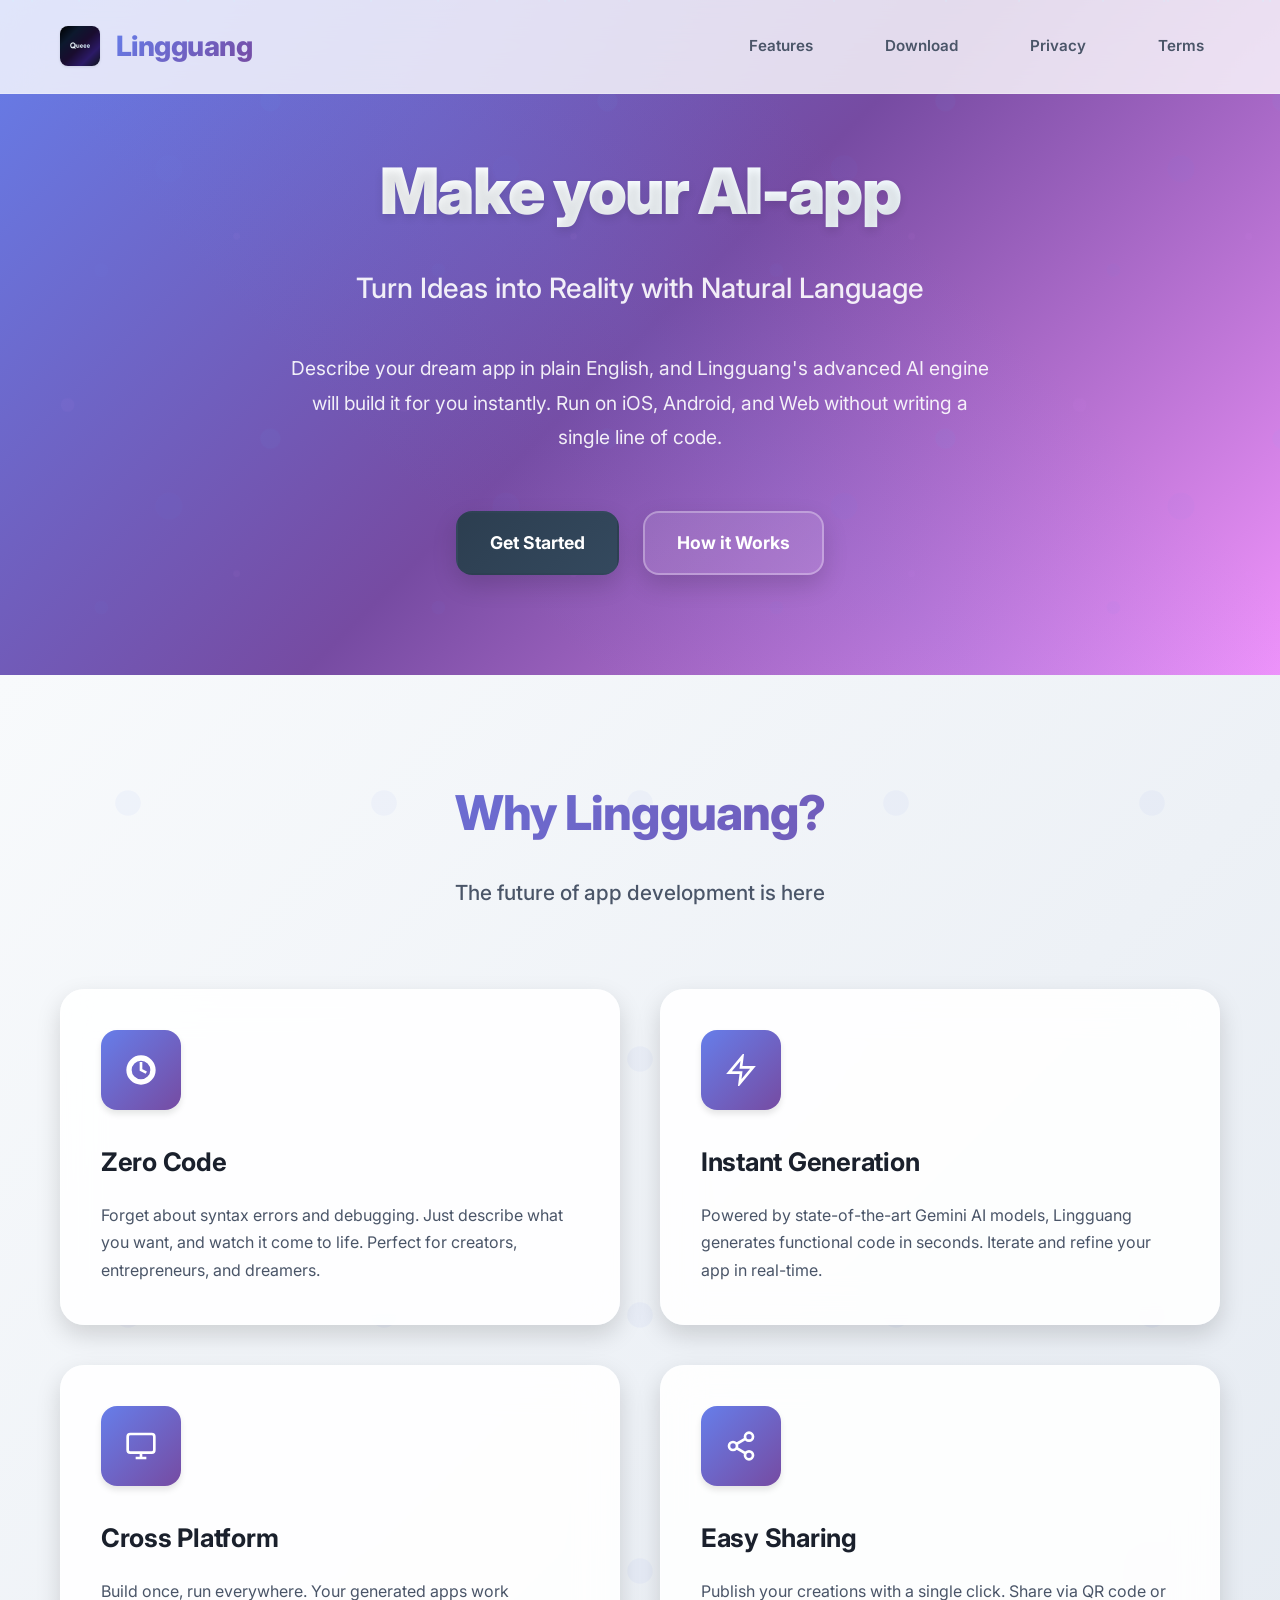
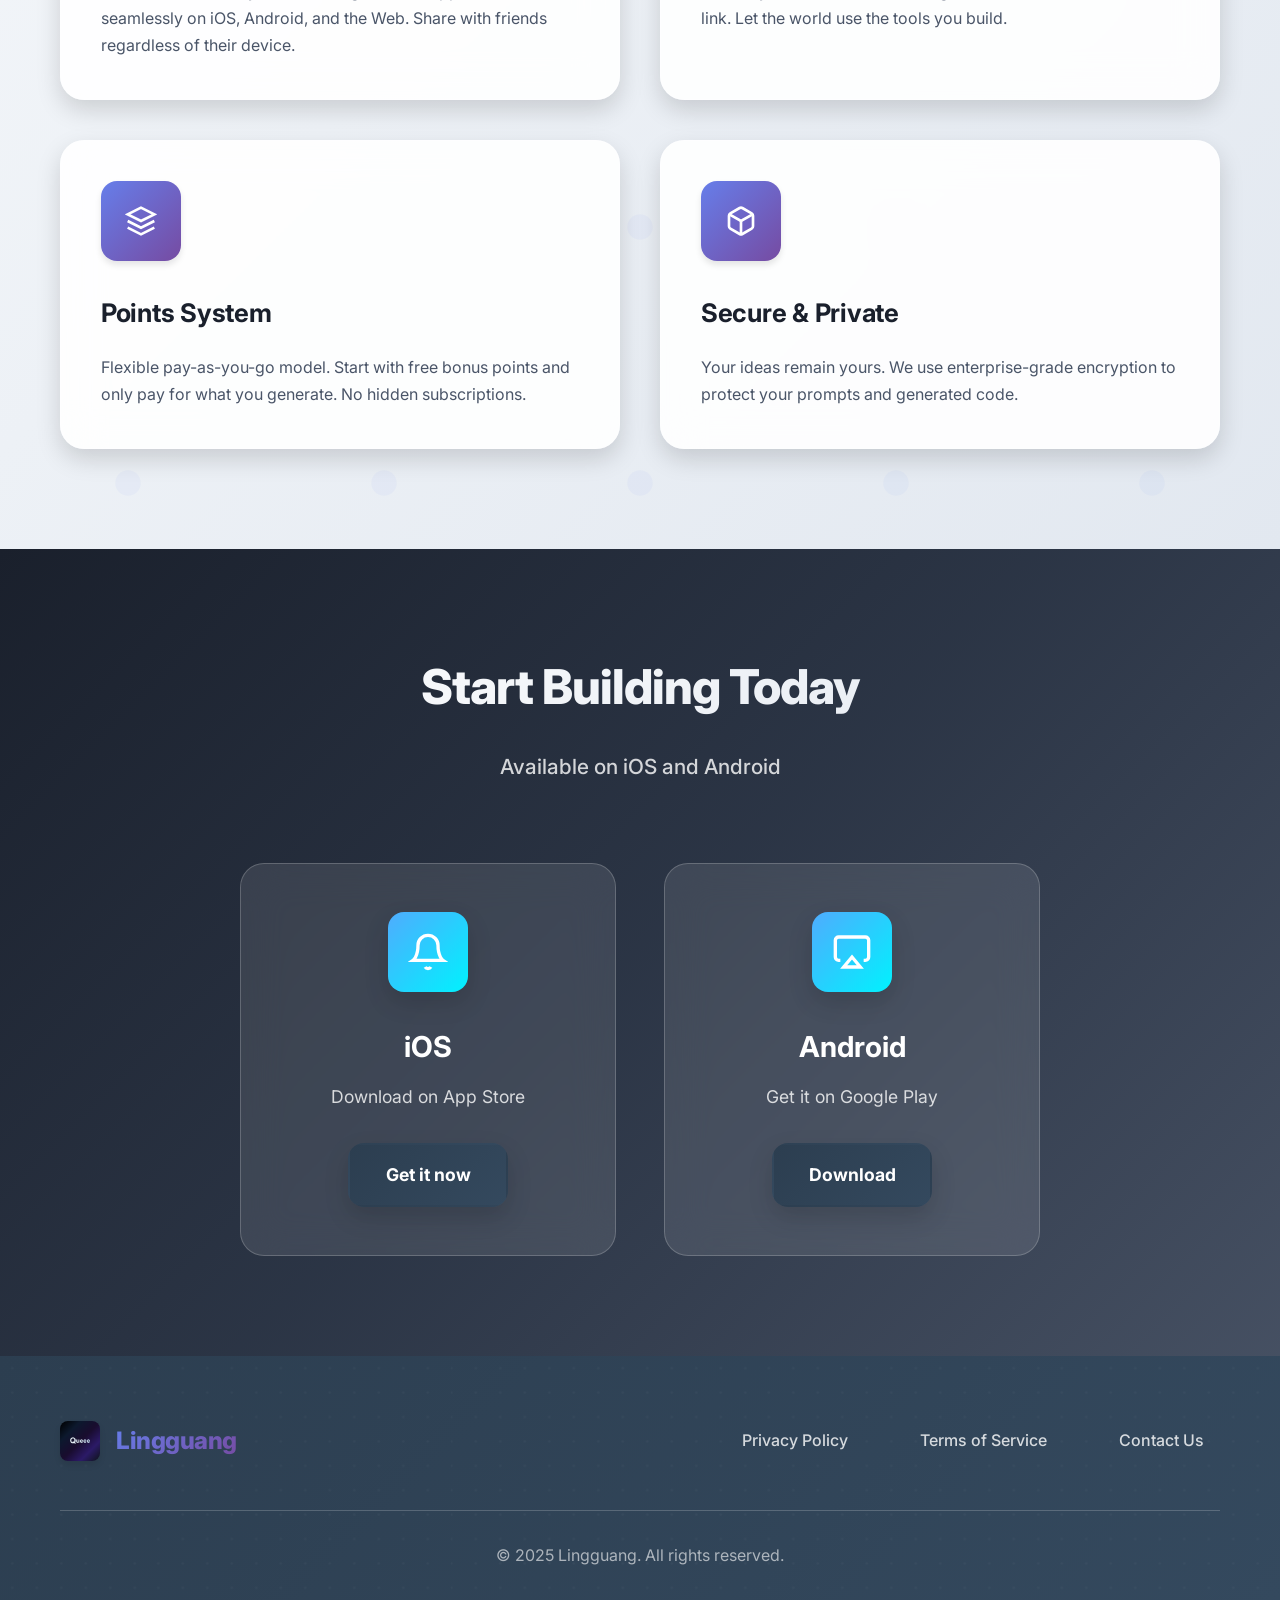
==== index.html @ 13939db3 "Initial official website content for Not Gone Today. Made-with: Cursor" ====
<!DOCTYPE html>
<html lang="en">
<head>
    <meta charset="UTF-8">
    <meta name="viewport" content="width=device-width, initial-scale=1.0">
    <title>Lingguang - Make your AI-app</title>
    <meta name="description" content="Lingguang - Turn your natural language descriptions into functional apps instantly with AI. No coding required.">
    <meta name="keywords" content="AI app generator, no-code, natural language programming, Lingguang, app builder">
    <link rel="preconnect" href="https://fonts.googleapis.com">
    <link rel="preconnect" href="https://fonts.gstatic.com" crossorigin>
    <link href="https://fonts.googleapis.com/css2?family=Inter:wght@400;500;600;700;800;900&display=swap" rel="stylesheet">
    <link rel="stylesheet" href="styles.css">
    <link rel="icon" type="image/png" href="assets/icon/app_icon.png">
</head>
<body>
    <!-- Navigation -->
    <nav class="navbar">
        <div class="nav-container">
            <div class="nav-logo">
                <img src="assets/icon/app_icon.png" alt="Lingguang" class="logo-img">
                <span class="logo-text">Lingguang</span>
            </div>
            <div class="nav-menu">
                <a href="#features" class="nav-link">Features</a>
                <a href="#download" class="nav-link">Download</a>
                <a href="privacy.html" class="nav-link">Privacy</a>
                <a href="terms.html" class="nav-link">Terms</a>
            </div>
        </div>
    </nav>

    <!-- Hero Section -->
    <section class="hero">
        <div class="hero-container">
            <h1 class="hero-title">Make your AI-app</h1>
            <p class="hero-subtitle">Turn Ideas into Reality with Natural Language</p>
            <p class="hero-description">
                Describe your dream app in plain English, and Lingguang's advanced AI engine will build it for you instantly.
                Run on iOS, Android, and Web without writing a single line of code.
            </p>
            <div class="hero-buttons">
                <a href="#download" class="btn btn-primary">Get Started</a>
                <a href="#features" class="btn btn-secondary">How it Works</a>
            </div>
        </div>
    </section>

    <!-- Features Section -->
    <section id="features" class="features">
        <div class="container">
            <h2 class="section-title">Why Lingguang?</h2>
            <p class="section-subtitle">The future of app development is here</p>
            
            <div class="features-grid">
                <div class="feature-card">
                    <div class="feature-icon">
                        <svg width="32" height="32" viewBox="0 0 24 24" fill="none" stroke="currentColor" stroke-width="2">
                            <path d="M12 2a10 10 0 1 0 10 10A10 10 0 0 0 12 2zm0 18a8 8 0 1 1 8-8 8 8 0 0 1-8 8z"/>
                            <path d="M12 6v6l4 2"/>
                        </svg>
                    </div>
                    <h3 class="feature-title">Zero Code</h3>
                    <p class="feature-description">
                        Forget about syntax errors and debugging. Just describe what you want, and watch it come to life. Perfect for creators, entrepreneurs, and dreamers.
                    </p>
                </div>

                <div class="feature-card">
                    <div class="feature-icon">
                        <svg width="32" height="32" viewBox="0 0 24 24" fill="none" stroke="currentColor" stroke-width="2">
                            <polygon points="13 2 3 14 12 14 11 22 21 10 12 10 13 2"/>
                        </svg>
                    </div>
                    <h3 class="feature-title">Instant Generation</h3>
                    <p class="feature-description">
                        Powered by state-of-the-art Gemini AI models, Lingguang generates functional code in seconds. Iterate and refine your app in real-time.
                    </p>
                </div>

                <div class="feature-card">
                    <div class="feature-icon">
                        <svg width="32" height="32" viewBox="0 0 24 24" fill="none" stroke="currentColor" stroke-width="2">
                            <rect x="2" y="3" width="20" height="14" rx="2" ry="2"/>
                            <line x1="8" y1="21" x2="16" y2="21"/>
                            <line x1="12" y1="17" x2="12" y2="21"/>
                        </svg>
                    </div>
                    <h3 class="feature-title">Cross Platform</h3>
                    <p class="feature-description">
                        Build once, run everywhere. Your generated apps work seamlessly on iOS, Android, and the Web. Share with friends regardless of their device.
                    </p>
                </div>

                <div class="feature-card">
                    <div class="feature-icon">
                        <svg width="32" height="32" viewBox="0 0 24 24" fill="none" stroke="currentColor" stroke-width="2">
                            <circle cx="18" cy="5" r="3"/>
                            <circle cx="6" cy="12" r="3"/>
                            <circle cx="18" cy="19" r="3"/>
                            <line x1="8.59" y1="13.51" x2="15.42" y2="17.49"/>
                            <line x1="15.41" y1="6.51" x2="8.59" y2="10.49"/>
                        </svg>
                    </div>
                    <h3 class="feature-title">Easy Sharing</h3>
                    <p class="feature-description">
                        Publish your creations with a single click. Share via QR code or link. Let the world use the tools you build.
                    </p>
                </div>

                <div class="feature-card">
                    <div class="feature-icon">
                        <svg width="32" height="32" viewBox="0 0 24 24" fill="none" stroke="currentColor" stroke-width="2">
                            <path d="M12 2L2 7l10 5 10-5-10-5zM2 17l10 5 10-5M2 12l10 5 10-5"/>
                        </svg>
                    </div>
                    <h3 class="feature-title">Points System</h3>
                    <p class="feature-description">
                        Flexible pay-as-you-go model. Start with free bonus points and only pay for what you generate. No hidden subscriptions.
                    </p>
                </div>

                <div class="feature-card">
                    <div class="feature-icon">
                        <svg width="32" height="32" viewBox="0 0 24 24" fill="none" stroke="currentColor" stroke-width="2">
                            <path d="M21 16V8a2 2 0 0 0-1-1.73l-7-4a2 2 0 0 0-2 0l-7 4A2 2 0 0 0 3 8v8a2 2 0 0 0 1 1.73l7 4a2 2 0 0 0 2 0l7-4A2 2 0 0 0 21 16z"/>
                            <polyline points="3.27 6.96 12 12.01 20.73 6.96"/>
                            <line x1="12" y1="22.08" x2="12" y2="12"/>
                        </svg>
                    </div>
                    <h3 class="feature-title">Secure & Private</h3>
                    <p class="feature-description">
                        Your ideas remain yours. We use enterprise-grade encryption to protect your prompts and generated code.
                    </p>
                </div>
            </div>
        </div>
    </section>

    <!-- Download Section -->
    <section id="download" class="download">
        <div class="container">
            <h2 class="section-title">Start Building Today</h2>
            <p class="section-subtitle">Available on iOS and Android</p>
            
            <div class="download-grid">
                <a href="#" class="download-card" style="text-decoration: none;">
                    <div class="download-icon">
                        <svg width="40" height="40" viewBox="0 0 24 24" fill="none" stroke="currentColor" stroke-width="2">
                            <path d="M18 8A6 6 0 0 0 6 8c0 7-3 9-3 9h18s-3-2-3-9"/>
                            <path d="M13.73 21a2 2 0 0 1-3.46 0"/>
                        </svg>
                    </div>
                    <h3>iOS</h3>
                    <p>Download on App Store</p>
                    <span class="btn btn-primary">Get it now</span>
                </a>

                <a href="#" class="download-card" style="text-decoration: none;">
                    <div class="download-icon">
                        <svg width="40" height="40" viewBox="0 0 24 24" fill="none" stroke="currentColor" stroke-width="2">
                            <path d="M5 17H4a2 2 0 0 1-2-2V5a2 2 0 0 1 2-2h16a2 2 0 0 1 2 2v10a2 2 0 0 1-2 2h-1"/>
                            <polygon points="12 15 17 21 7 21 12 15"/>
                        </svg>
                    </div>
                    <h3>Android</h3>
                    <p>Get it on Google Play</p>
                    <span class="btn btn-primary">Download</span>
                </a>
            </div>
        </div>
    </section>

    <!-- Footer -->
    <footer class="footer">
        <div class="container">
            <div class="footer-content">
                <div class="footer-logo">
                    <img src="assets/icon/app_icon.png" alt="Lingguang" class="logo-img">
                    <span class="logo-text">Lingguang</span>
                </div>
                <div class="footer-links">
                    <a href="privacy.html">Privacy Policy</a>
                    <a href="terms.html">Terms of Service</a>
                    <a href="mailto:xiongsl2013@gmail.com">Contact Us</a>
                </div>
            </div>
            <div class="footer-bottom">
                <p>&copy; 2025 Lingguang. All rights reserved.</p>
            </div>
        </div>
    </footer>

    <script src="script.js"></script>
</body>
</html>
---- styles.css ----
/* 全局样式重置 */
* {
    margin: 0;
    padding: 0;
    box-sizing: border-box;
}

:root {
    /* 现代化配色方案 */
    --primary-gradient: linear-gradient(135deg, #667eea 0%, #764ba2 100%);
    --secondary-gradient: linear-gradient(135deg, #f093fb 0%, #f5576c 100%);
    --accent-gradient: linear-gradient(135deg, #4facfe 0%, #00f2fe 100%);
    --dark-gradient: linear-gradient(135deg, #2c3e50 0%, #34495e 100%);
    --glass-bg: rgba(255, 255, 255, 0.1);
    --glass-border: rgba(255, 255, 255, 0.2);
    --text-primary: #1a202c;
    --text-secondary: #4a5568;
    --text-muted: #718096;
    --bg-primary: #ffffff;
    --bg-secondary: #f7fafc;
    --bg-dark: #1a202c;
    --shadow-sm: 0 1px 3px rgba(0, 0, 0, 0.1);
    --shadow-md: 0 4px 6px rgba(0, 0, 0, 0.1);
    --shadow-lg: 0 10px 25px rgba(0, 0, 0, 0.15);
    --shadow-xl: 0 20px 40px rgba(0, 0, 0, 0.2);
    --border-radius: 16px;
    --border-radius-sm: 8px;
    --border-radius-lg: 24px;
}

body {
    font-family: 'Inter', -apple-system, BlinkMacSystemFont, 'Segoe UI', 'Roboto', 'Oxygen', 'Ubuntu', 'Cantarell', sans-serif;
    line-height: 1.6;
    color: var(--text-primary);
    background: var(--bg-primary);
    overflow-x: hidden;
}

.container {
    max-width: 1200px;
    margin: 0 auto;
    padding: 0 20px;
}

/* 导航栏样式 */
.navbar {
    position: fixed;
    top: 0;
    left: 0;
    right: 0;
    background: rgba(255, 255, 255, 0.8);
    backdrop-filter: blur(20px);
    -webkit-backdrop-filter: blur(20px);
    border-bottom: 1px solid rgba(255, 255, 255, 0.2);
    z-index: 1000;
    padding: 1.5rem 0;
    transition: all 0.3s ease;
}

.navbar.scrolled {
    background: rgba(255, 255, 255, 0.95);
    box-shadow: var(--shadow-md);
    padding: 1rem 0;
}

.nav-container {
    max-width: 1200px;
    margin: 0 auto;
    padding: 0 20px;
    display: flex;
    justify-content: space-between;
    align-items: center;
}

.nav-logo {
    display: flex;
    align-items: center;
    gap: 16px;
    transition: transform 0.3s ease;
}

.nav-logo:hover {
    transform: scale(1.05);
}

.logo-img {
    width: 40px;
    height: 40px;
    border-radius: var(--border-radius-sm);
    box-shadow: var(--shadow-sm);
    transition: all 0.3s ease;
}

.logo-img:hover {
    box-shadow: var(--shadow-md);
    transform: rotate(5deg);
}

.logo-text {
    font-size: 1.75rem;
    font-weight: 800;
    background: var(--primary-gradient);
    -webkit-background-clip: text;
    -webkit-text-fill-color: transparent;
    background-clip: text;
    letter-spacing: -0.02em;
}

.nav-menu {
    display: flex;
    gap: 2.5rem;
    align-items: center;
}

.nav-link {
    text-decoration: none;
    color: var(--text-secondary);
    font-weight: 600;
    font-size: 0.95rem;
    position: relative;
    transition: all 0.3s ease;
    padding: 0.5rem 1rem;
    border-radius: var(--border-radius-sm);
}

.nav-link:hover {
    color: var(--text-primary);
    background: rgba(102, 126, 234, 0.1);
    transform: translateY(-2px);
}

.nav-link::after {
    content: '';
    position: absolute;
    bottom: -2px;
    left: 50%;
    width: 0;
    height: 2px;
    background: var(--primary-gradient);
    transition: all 0.3s ease;
    transform: translateX(-50%);
}

.nav-link:hover::after {
    width: 80%;
}

/* 英雄区域样式 */
.hero {
    padding: 140px 0 100px;
    text-align: center;
    background: linear-gradient(135deg, #667eea 0%, #764ba2 50%, #f093fb 100%);
    color: white;
    position: relative;
    overflow: hidden;
}

.hero::before {
    content: '';
    position: absolute;
    top: 0;
    left: 0;
    right: 0;
    bottom: 0;
    background: url('data:image/svg+xml,<svg xmlns="http://www.w3.org/2000/svg" viewBox="0 0 100 100"><defs><pattern id="ai-pattern" width="50" height="50" patternUnits="userSpaceOnUse"><circle cx="25" cy="25" r="2" fill="rgba(102,126,234,0.1)"/><circle cx="10" cy="10" r="1" fill="rgba(240,147,251,0.1)"/><circle cx="40" cy="15" r="1.5" fill="rgba(79,172,254,0.1)"/><circle cx="15" cy="40" r="1" fill="rgba(102,126,234,0.1)"/><circle cx="35" cy="35" r="0.5" fill="rgba(240,147,251,0.1)"/></pattern></defs><rect width="100" height="100" fill="url(%23ai-pattern)"/></svg>');
    opacity: 0.4;
    animation: neuralNetwork 15s ease-in-out infinite;
}

.hero::after {
    content: '';
    position: absolute;
    top: 0;
    left: 0;
    right: 0;
    bottom: 0;
    background: linear-gradient(45deg, transparent 30%, rgba(102, 126, 234, 0.1) 50%, transparent 70%);
    animation: dataFlow 8s ease-in-out infinite;
    pointer-events: none;
}

@keyframes float {
    0%, 100% { transform: translateY(0px) rotate(0deg); }
    50% { transform: translateY(-20px) rotate(1deg); }
}

.hero-container {
    max-width: 900px;
    margin: 0 auto;
    padding: 0 20px;
    position: relative;
    z-index: 2;
}

.hero-title {
    font-size: 4rem;
    font-weight: 900;
    margin-bottom: 1.5rem;
    letter-spacing: -0.03em;
    background: linear-gradient(135deg, #ffffff 0%, #f0f9ff 100%);
    -webkit-background-clip: text;
    -webkit-text-fill-color: transparent;
    background-clip: text;
    text-shadow: 0 4px 8px rgba(0, 0, 0, 0.1);
    animation: fadeInUp 1s ease-out;
}

.hero-subtitle {
    font-size: 1.75rem;
    font-weight: 500;
    margin-bottom: 2.5rem;
    opacity: 0.95;
    color: rgba(255, 255, 255, 0.9);
    animation: fadeInUp 1s ease-out 0.2s both;
}

.hero-description {
    font-size: 1.2rem;
    line-height: 1.8;
    margin-bottom: 3.5rem;
    opacity: 0.85;
    max-width: 700px;
    margin-left: auto;
    margin-right: auto;
    color: rgba(255, 255, 255, 0.9);
    animation: fadeInUp 1s ease-out 0.4s both;
}

.hero-buttons {
    display: flex;
    gap: 1.5rem;
    justify-content: center;
    flex-wrap: wrap;
    animation: fadeInUp 1s ease-out 0.6s both;
}

/* 按钮样式 */
.btn {
    display: inline-flex;
    align-items: center;
    justify-content: center;
    padding: 16px 32px;
    border-radius: var(--border-radius);
    text-decoration: none;
    font-weight: 700;
    font-size: 1.1rem;
    transition: all 0.4s cubic-bezier(0.4, 0, 0.2, 1);
    border: none;
    cursor: pointer;
    position: relative;
    overflow: hidden;
    min-width: 160px;
    box-shadow: var(--shadow-lg);
}

.btn::before {
    content: '';
    position: absolute;
    top: 0;
    left: -100%;
    width: 100%;
    height: 100%;
    background: linear-gradient(90deg, transparent, rgba(255, 255, 255, 0.3), transparent);
    transition: left 0.6s ease;
}

.btn::after {
    content: '';
    position: absolute;
    top: 0;
    left: 0;
    right: 0;
    bottom: 0;
    background: linear-gradient(135deg, rgba(102, 126, 234, 0.1), rgba(240, 147, 251, 0.1));
    opacity: 0;
    transition: opacity 0.3s ease;
    border-radius: var(--border-radius);
}

.btn:hover::before {
    left: 100%;
}

.btn:hover::after {
    opacity: 1;
}

.btn-primary {
    background: var(--dark-gradient);
    color: white;
    border: 2px solid transparent;
}

.btn-primary:hover {
    transform: translateY(-4px) scale(1.02);
    box-shadow: var(--shadow-xl);
    background: linear-gradient(135deg, #1a202c 0%, #2d3748 100%);
}

.btn-secondary {
    background: rgba(255, 255, 255, 0.1);
    color: white;
    border: 2px solid rgba(255, 255, 255, 0.3);
    backdrop-filter: blur(10px);
}

.btn-secondary:hover {
    background: rgba(255, 255, 255, 0.2);
    border-color: rgba(255, 255, 255, 0.6);
    transform: translateY(-4px) scale(1.02);
    box-shadow: var(--shadow-xl);
}

/* 功能特性区域 */
.features {
    padding: 100px 0;
    background: linear-gradient(135deg, #f8fafc 0%, #e2e8f0 100%);
    position: relative;
}

.features::before {
    content: '';
    position: absolute;
    top: 0;
    left: 0;
    right: 0;
    bottom: 0;
    background: url('data:image/svg+xml,<svg xmlns="http://www.w3.org/2000/svg" viewBox="0 0 100 100"><defs><pattern id="dots" width="20" height="20" patternUnits="userSpaceOnUse"><circle cx="10" cy="10" r="1" fill="rgba(102,126,234,0.1)"/></pattern></defs><rect width="100" height="100" fill="url(%23dots)"/></svg>');
    opacity: 0.5;
}

.section-title {
    font-size: 3rem;
    font-weight: 800;
    text-align: center;
    margin-bottom: 1.5rem;
    background: var(--primary-gradient);
    -webkit-background-clip: text;
    -webkit-text-fill-color: transparent;
    background-clip: text;
    letter-spacing: -0.02em;
    position: relative;
    z-index: 2;
}

.section-subtitle {
    font-size: 1.3rem;
    text-align: center;
    color: var(--text-secondary);
    margin-bottom: 5rem;
    font-weight: 500;
    position: relative;
    z-index: 2;
}

.features-grid {
    display: grid;
    grid-template-columns: repeat(auto-fit, minmax(380px, 1fr));
    gap: 2.5rem;
    margin-top: 4rem;
    position: relative;
    z-index: 2;
}

.feature-card {
    background: rgba(255, 255, 255, 0.9);
    backdrop-filter: blur(20px);
    padding: 2.5rem;
    border-radius: var(--border-radius-lg);
    box-shadow: var(--shadow-lg);
    transition: all 0.4s cubic-bezier(0.4, 0, 0.2, 1);
    border: 1px solid rgba(255, 255, 255, 0.2);
    position: relative;
    overflow: hidden;
}

.feature-card::before {
    content: '';
    position: absolute;
    top: 0;
    left: 0;
    right: 0;
    height: 4px;
    background: var(--primary-gradient);
    transform: scaleX(0);
    transition: transform 0.4s ease;
}

.feature-card:hover::before {
    transform: scaleX(1);
}

.feature-card:hover {
    transform: translateY(-8px) scale(1.02);
    box-shadow: var(--shadow-xl);
    background: rgba(255, 255, 255, 0.95);
}

.feature-icon {
    width: 80px;
    height: 80px;
    background: var(--primary-gradient);
    border-radius: var(--border-radius);
    display: flex;
    align-items: center;
    justify-content: center;
    margin-bottom: 2rem;
    color: white;
    box-shadow: var(--shadow-md);
    transition: all 0.3s ease;
    position: relative;
    overflow: hidden;
}

.feature-icon::before {
    content: '';
    position: absolute;
    top: -50%;
    left: -50%;
    width: 200%;
    height: 200%;
    background: linear-gradient(45deg, transparent, rgba(255, 255, 255, 0.1), transparent);
    transform: rotate(45deg);
    transition: all 0.6s ease;
    opacity: 0;
}

.feature-icon::after {
    content: '';
    position: absolute;
    top: 0;
    left: 0;
    right: 0;
    bottom: 0;
    border-radius: var(--border-radius);
    background: linear-gradient(135deg, rgba(102, 126, 234, 0.2), rgba(240, 147, 251, 0.2));
    opacity: 0;
    transition: opacity 0.3s ease;
}

.feature-card:hover .feature-icon::before {
    opacity: 1;
    transform: rotate(45deg) translate(100%, 100%);
}

.feature-card:hover .feature-icon::after {
    opacity: 1;
}

.feature-card:hover .feature-icon {
    transform: scale(1.1) rotate(5deg);
    box-shadow: 0 0 30px rgba(102, 126, 234, 0.4), var(--shadow-lg);
    animation: aiGlow 2s ease-in-out infinite;
}

.feature-title {
    font-size: 1.6rem;
    font-weight: 700;
    margin-bottom: 1.2rem;
    color: var(--text-primary);
    letter-spacing: -0.01em;
}

.feature-description {
    color: var(--text-secondary);
    line-height: 1.7;
    font-size: 1rem;
}

/* 下载区域 */
.download {
    padding: 100px 0;
    background: var(--bg-dark);
    color: white;
    position: relative;
    overflow: hidden;
}

.download::before {
    content: '';
    position: absolute;
    top: 0;
    left: 0;
    right: 0;
    bottom: 0;
    background: linear-gradient(135deg, #1a202c 0%, #2d3748 50%, #4a5568 100%);
    opacity: 0.9;
}

.download .section-title {
    color: white;
    background: linear-gradient(135deg, #ffffff 0%, #e2e8f0 100%);
    -webkit-background-clip: text;
    -webkit-text-fill-color: transparent;
    background-clip: text;
}

.download .section-subtitle {
    color: rgba(255, 255, 255, 0.8);
}

.download-grid {
    display: grid;
    grid-template-columns: repeat(auto-fit, minmax(300px, 1fr));
    gap: 3rem;
    margin-top: 4rem;
    max-width: 800px;
    margin-left: auto;
    margin-right: auto;
    position: relative;
    z-index: 2;
}

.download-card {
    background: rgba(255, 255, 255, 0.1);
    backdrop-filter: blur(20px);
    padding: 3rem 2rem;
    border-radius: var(--border-radius-lg);
    text-align: center;
    border: 1px solid rgba(255, 255, 255, 0.2);
    transition: all 0.4s cubic-bezier(0.4, 0, 0.2, 1);
    position: relative;
    overflow: hidden;
}

.download-card::before {
    content: '';
    position: absolute;
    top: 0;
    left: 0;
    right: 0;
    bottom: 0;
    background: var(--accent-gradient);
    opacity: 0;
    transition: opacity 0.4s ease;
}

.download-card:hover::before {
    opacity: 0.1;
}

.download-card:hover {
    transform: translateY(-8px) scale(1.05);
    box-shadow: 0 25px 50px rgba(0, 0, 0, 0.3);
    background: rgba(255, 255, 255, 0.15);
    border-color: rgba(255, 255, 255, 0.3);
}

.download-icon {
    width: 80px;
    height: 80px;
    background: var(--accent-gradient);
    border-radius: var(--border-radius);
    display: flex;
    align-items: center;
    justify-content: center;
    margin: 0 auto 2rem;
    color: white;
    box-shadow: var(--shadow-lg);
    transition: all 0.3s ease;
    position: relative;
    z-index: 2;
}

.download-card:hover .download-icon {
    transform: scale(1.1) rotate(10deg);
    box-shadow: 0 0 40px rgba(79, 172, 254, 0.5), var(--shadow-xl);
    animation: aiGlow 3s ease-in-out infinite;
}

.download-card h3 {
    font-size: 1.8rem;
    font-weight: 700;
    margin-bottom: 0.8rem;
    color: white;
    position: relative;
    z-index: 2;
}

.download-card p {
    color: rgba(255, 255, 255, 0.8);
    margin-bottom: 2rem;
    font-size: 1.1rem;
    position: relative;
    z-index: 2;
}

/* 页脚样式 */
.footer {
    background: var(--dark-gradient);
    color: white;
    padding: 4rem 0 2rem;
    position: relative;
    overflow: hidden;
}

.footer::before {
    content: '';
    position: absolute;
    top: 0;
    left: 0;
    right: 0;
    bottom: 0;
    background: url('data:image/svg+xml,<svg xmlns="http://www.w3.org/2000/svg" viewBox="0 0 100 100"><defs><pattern id="footer-dots" width="10" height="10" patternUnits="userSpaceOnUse"><circle cx="5" cy="5" r="0.5" fill="rgba(255,255,255,0.1)"/></pattern></defs><rect width="100" height="100" fill="url(%23footer-dots)"/></svg>');
    opacity: 0.3;
}

.footer-content {
    display: flex;
    justify-content: space-between;
    align-items: center;
    margin-bottom: 3rem;
    position: relative;
    z-index: 2;
}

.footer-logo {
    display: flex;
    align-items: center;
    gap: 16px;
}

.footer-logo .logo-text {
    color: white;
    font-size: 1.5rem;
    font-weight: 800;
}

.footer-logo .logo-img {
    width: 40px;
    height: 40px;
    border-radius: var(--border-radius-sm);
    box-shadow: var(--shadow-md);
}

.footer-links {
    display: flex;
    gap: 2.5rem;
}

.footer-links a {
    color: rgba(255, 255, 255, 0.8);
    text-decoration: none;
    font-weight: 500;
    transition: all 0.3s ease;
    padding: 0.5rem 1rem;
    border-radius: var(--border-radius-sm);
}

.footer-links a:hover {
    color: white;
    background: rgba(255, 255, 255, 0.1);
    transform: translateY(-2px);
}

.footer-bottom {
    text-align: center;
    padding-top: 2rem;
    border-top: 1px solid rgba(255, 255, 255, 0.2);
    color: rgba(255, 255, 255, 0.6);
    position: relative;
    z-index: 2;
}

/* 响应式设计 */
@media (max-width: 768px) {
    .nav-menu {
        display: none;
    }
    
    .hero-title {
        font-size: 2.5rem;
    }
    
    .hero-subtitle {
        font-size: 1.2rem;
    }
    
    .hero-buttons {
        flex-direction: column;
        align-items: center;
    }
    
    .features-grid {
        grid-template-columns: 1fr;
    }
    
    .download-grid {
        grid-template-columns: repeat(auto-fit, minmax(200px, 1fr));
    }
    
    .footer-content {
        flex-direction: column;
        gap: 1rem;
        text-align: center;
    }
    
    .footer-links {
        flex-wrap: wrap;
        justify-content: center;
    }
}

@media (max-width: 480px) {
    .hero {
        padding: 100px 0 60px;
    }
    
    .hero-title {
        font-size: 2rem;
    }
    
    .section-title {
        font-size: 2rem;
    }
    
    .feature-card,
    .download-card {
        padding: 1.5rem;
    }
}

/* 平滑滚动 */
html {
    scroll-behavior: smooth;
}

/* 加载动画 */
@keyframes fadeInUp {
    from {
        opacity: 0;
        transform: translateY(30px);
    }
    to {
        opacity: 1;
        transform: translateY(0);
    }
}

@keyframes slideInLeft {
    from {
        opacity: 0;
        transform: translateX(-50px);
    }
    to {
        opacity: 1;
        transform: translateX(0);
    }
}

@keyframes slideInRight {
    from {
        opacity: 0;
        transform: translateX(50px);
    }
    to {
        opacity: 1;
        transform: translateX(0);
    }
}

@keyframes pulse {
    0%, 100% {
        transform: scale(1);
    }
    50% {
        transform: scale(1.05);
    }
}

@keyframes aiGlow {
    0%, 100% {
        box-shadow: 0 0 20px rgba(102, 126, 234, 0.3);
    }
    50% {
        box-shadow: 0 0 40px rgba(102, 126, 234, 0.6), 0 0 60px rgba(240, 147, 251, 0.3);
    }
}

@keyframes neuralNetwork {
    0% {
        transform: translateY(0px) rotate(0deg);
        opacity: 0.3;
    }
    25% {
        transform: translateY(-10px) rotate(90deg);
        opacity: 0.6;
    }
    50% {
        transform: translateY(-20px) rotate(180deg);
        opacity: 0.9;
    }
    75% {
        transform: translateY(-10px) rotate(270deg);
        opacity: 0.6;
    }
    100% {
        transform: translateY(0px) rotate(360deg);
        opacity: 0.3;
    }
}

@keyframes dataFlow {
    0% {
        transform: translateX(-100%);
        opacity: 0;
    }
    50% {
        opacity: 1;
    }
    100% {
        transform: translateX(100%);
        opacity: 0;
    }
}

@keyframes matrixRain {
    0% {
        transform: translateY(-100vh);
        opacity: 0;
    }
    10% {
        opacity: 1;
    }
    90% {
        opacity: 1;
    }
    100% {
        transform: translateY(100vh);
        opacity: 0;
    }
}

@keyframes hologram {
    0%, 100% {
        opacity: 0.8;
        transform: scale(1);
    }
    50% {
        opacity: 1;
        transform: scale(1.02);
    }
}

@keyframes circuitPulse {
    0%, 100% {
        stroke-dashoffset: 0;
    }
    50% {
        stroke-dashoffset: 20;
    }
}

.feature-card,
.download-card {
    animation: fadeInUp 0.8s ease-out;
}

.nav-logo {
    animation: slideInLeft 0.8s ease-out;
}

.nav-menu {
    animation: slideInRight 0.8s ease-out;
}

/* 滚动条样式 */
::-webkit-scrollbar {
    width: 8px;
}

::-webkit-scrollbar-track {
    background: #f1f1f1;
}

::-webkit-scrollbar-thumb {
    background: #c1c1c1;
    border-radius: 4px;
}

::-webkit-scrollbar-thumb:hover {
    background: #a8a8a8;
}
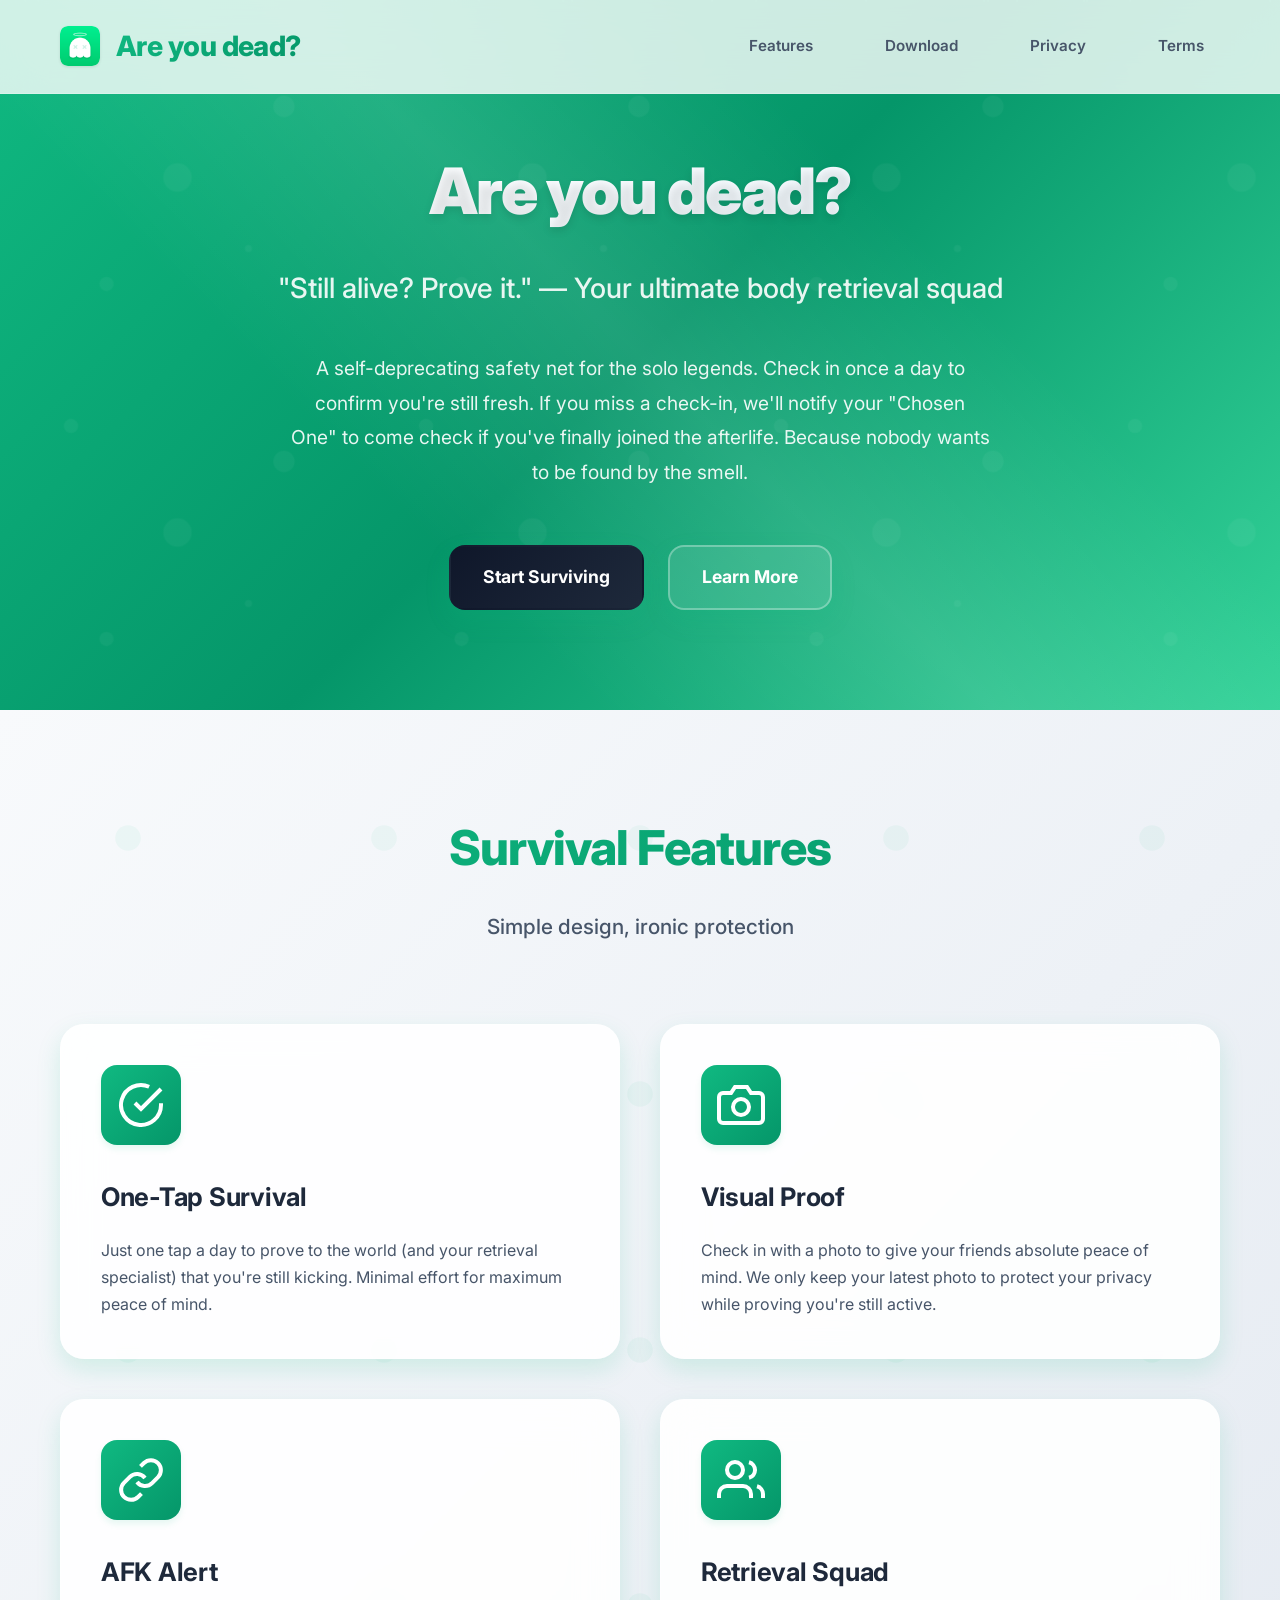
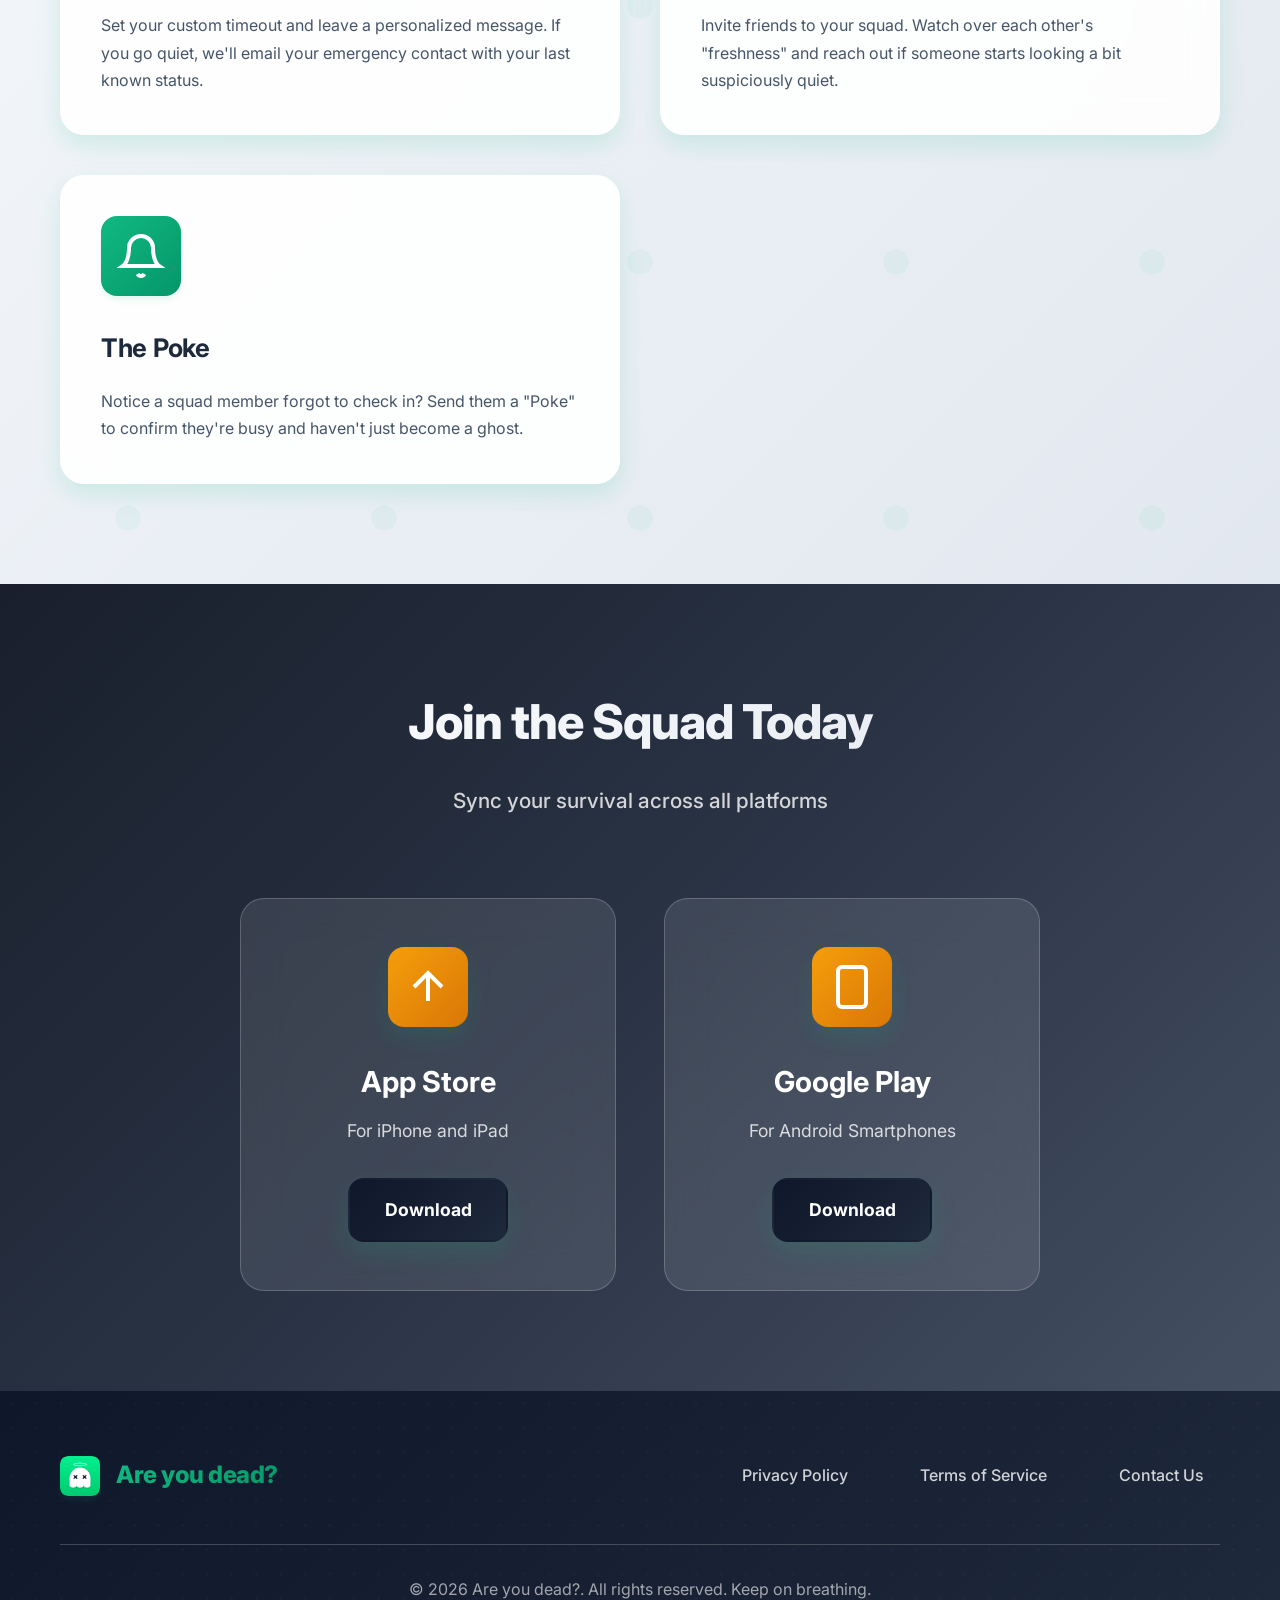
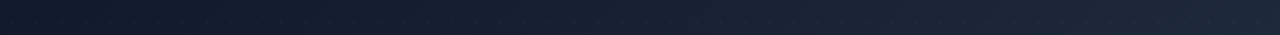
==== commit 1b21a164: "Replace website content with source from diedyet/website directory. Made-with: Cursor" ====
--- a/index.html
+++ b/index.html
@@ -3,9 +3,9 @@
 <head>
     <meta charset="UTF-8">
     <meta name="viewport" content="width=device-width, initial-scale=1.0">
-    <title>Lingguang - Make your AI-app</title>
-    <meta name="description" content="Lingguang - Turn your natural language descriptions into functional apps instantly with AI. No coding required.">
-    <meta name="keywords" content="AI app generator, no-code, natural language programming, Lingguang, app builder">
+    <title>Are you dead? - Safety Check-in for Solo Living</title>
+    <meta name="description" content="Are you dead? is a dark humor safety check-in tool. If you stop checking in, we'll make sure someone finds you before you become a permanent part of the furniture.">
+    <meta name="keywords" content="solo living safety, dark humor, Are you dead, check-in, retrieval squad, afk in real life">
     <link rel="preconnect" href="https://fonts.googleapis.com">
     <link rel="preconnect" href="https://fonts.gstatic.com" crossorigin>
     <link href="https://fonts.googleapis.com/css2?family=Inter:wght@400;500;600;700;800;900&display=swap" rel="stylesheet">
@@ -13,12 +13,12 @@
     <link rel="icon" type="image/png" href="assets/icon/app_icon.png">
 </head>
 <body>
-    <!-- Navigation -->
+    <!-- Navbar -->
     <nav class="navbar">
         <div class="nav-container">
             <div class="nav-logo">
-                <img src="assets/icon/app_icon.png" alt="Lingguang" class="logo-img">
-                <span class="logo-text">Lingguang</span>
+                <img src="assets/icon/app_icon.png" alt="Are you dead?" class="logo-img">
+                <span class="logo-text">Are you dead?</span>
             </div>
             <div class="nav-menu">
                 <a href="#features" class="nav-link">Features</a>
@@ -32,106 +32,94 @@
     <!-- Hero Section -->
     <section class="hero">
         <div class="hero-container">
-            <h1 class="hero-title">Make your AI-app</h1>
-            <p class="hero-subtitle">Turn Ideas into Reality with Natural Language</p>
+            <h1 class="hero-title">Are you dead?</h1>
+            <p class="hero-subtitle">"Still alive? Prove it." — Your ultimate body retrieval squad</p>
             <p class="hero-description">
-                Describe your dream app in plain English, and Lingguang's advanced AI engine will build it for you instantly.
-                Run on iOS, Android, and Web without writing a single line of code.
+                A self-deprecating safety net for the solo legends. Check in once a day to confirm you're still fresh. 
+                If you miss a check-in, we'll notify your "Chosen One" to come check if you've finally joined the afterlife.
+                Because nobody wants to be found by the smell.
             </p>
             <div class="hero-buttons">
-                <a href="#download" class="btn btn-primary">Get Started</a>
-                <a href="#features" class="btn btn-secondary">How it Works</a>
+                <a href="#download" class="btn btn-primary">Start Surviving</a>
+                <a href="#features" class="btn btn-secondary">Learn More</a>
             </div>
         </div>
     </section>
 
-    <!-- Features Section -->
+    <!-- Core Features -->
     <section id="features" class="features">
         <div class="container">
-            <h2 class="section-title">Why Lingguang?</h2>
-            <p class="section-subtitle">The future of app development is here</p>
+            <h2 class="section-title">Survival Features</h2>
+            <p class="section-subtitle">Simple design, ironic protection</p>
             
             <div class="features-grid">
                 <div class="feature-card">
                     <div class="feature-icon">
-                        <svg width="32" height="32" viewBox="0 0 24 24" fill="none" stroke="currentColor" stroke-width="2">
-                            <path d="M12 2a10 10 0 1 0 10 10A10 10 0 0 0 12 2zm0 18a8 8 0 1 1 8-8 8 8 0 0 1-8 8z"/>
-                            <path d="M12 6v6l4 2"/>
+                        <svg width="48" height="48" viewBox="0 0 24 24" fill="none" stroke="currentColor" stroke-width="2">
+                            <path d="M22 11.08V12a10 10 0 1 1-5.93-9.14"/>
+                            <polyline points="22 4 12 14.01 9 11.01"/>
                         </svg>
                     </div>
-                    <h3 class="feature-title">Zero Code</h3>
+                    <h3 class="feature-title">One-Tap Survival</h3>
                     <p class="feature-description">
-                        Forget about syntax errors and debugging. Just describe what you want, and watch it come to life. Perfect for creators, entrepreneurs, and dreamers.
+                        Just one tap a day to prove to the world (and your retrieval specialist) that you're still kicking. Minimal effort for maximum peace of mind.
                     </p>
                 </div>
 
                 <div class="feature-card">
                     <div class="feature-icon">
-                        <svg width="32" height="32" viewBox="0 0 24 24" fill="none" stroke="currentColor" stroke-width="2">
-                            <polygon points="13 2 3 14 12 14 11 22 21 10 12 10 13 2"/>
+                        <svg width="48" height="48" viewBox="0 0 24 24" fill="none" stroke="currentColor" stroke-width="2">
+                            <path d="M23 19a2 2 0 0 1-2 2H3a2 2 0 0 1-2-2V8a2 2 0 0 1 2-2h4l2-3h6l2 3h4a2 2 0 0 1 2 2z"/>
+                            <circle cx="12" cy="13" r="4"/>
                         </svg>
                     </div>
-                    <h3 class="feature-title">Instant Generation</h3>
+                    <h3 class="feature-title">Visual Proof</h3>
                     <p class="feature-description">
-                        Powered by state-of-the-art Gemini AI models, Lingguang generates functional code in seconds. Iterate and refine your app in real-time.
+                        Check in with a photo to give your friends absolute peace of mind. We only keep your latest photo to protect your privacy while proving you're still active.
                     </p>
                 </div>
 
                 <div class="feature-card">
                     <div class="feature-icon">
-                        <svg width="32" height="32" viewBox="0 0 24 24" fill="none" stroke="currentColor" stroke-width="2">
-                            <rect x="2" y="3" width="20" height="14" rx="2" ry="2"/>
-                            <line x1="8" y1="21" x2="16" y2="21"/>
-                            <line x1="12" y1="17" x2="12" y2="21"/>
+                        <svg width="48" height="48" viewBox="0 0 24 24" fill="none" stroke="currentColor" stroke-width="2">
+                            <path d="M10 13a5 5 0 0 0 7.54.54l3-3a5 5 0 0 0-7.07-7.07l-1.72 1.71"/>
+                            <path d="M14 11a5 5 0 0 0-7.54-.54l-3 3a5 5 0 0 0 7.07 7.07l1.71-1.71"/>
                         </svg>
                     </div>
-                    <h3 class="feature-title">Cross Platform</h3>
+                    <h3 class="feature-title">AFK Alert</h3>
                     <p class="feature-description">
-                        Build once, run everywhere. Your generated apps work seamlessly on iOS, Android, and the Web. Share with friends regardless of their device.
+                        Set your custom timeout and leave a personalized message. If you go quiet, we'll email your emergency contact with your last known status.
                     </p>
                 </div>
 
                 <div class="feature-card">
                     <div class="feature-icon">
-                        <svg width="32" height="32" viewBox="0 0 24 24" fill="none" stroke="currentColor" stroke-width="2">
-                            <circle cx="18" cy="5" r="3"/>
-                            <circle cx="6" cy="12" r="3"/>
-                            <circle cx="18" cy="19" r="3"/>
-                            <line x1="8.59" y1="13.51" x2="15.42" y2="17.49"/>
-                            <line x1="15.41" y1="6.51" x2="8.59" y2="10.49"/>
+                        <svg width="48" height="48" viewBox="0 0 24 24" fill="none" stroke="currentColor" stroke-width="2">
+                            <path d="M17 21v-2a4 4 0 0 0-4-4H5a4 4 0 0 0-4 4v2"/>
+                            <circle cx="9" cy="7" r="4"/>
+                            <path d="M23 21v-2a4 4 0 0 0-3-3.87"/>
+                            <path d="M16 3.13a4 4 0 0 1 0 7.75"/>
                         </svg>
                     </div>
-                    <h3 class="feature-title">Easy Sharing</h3>
+                    <h3 class="feature-title">Retrieval Squad</h3>
                     <p class="feature-description">
-                        Publish your creations with a single click. Share via QR code or link. Let the world use the tools you build.
+                        Invite friends to your squad. Watch over each other's "freshness" and reach out if someone starts looking a bit suspiciously quiet.
                     </p>
                 </div>
 
                 <div class="feature-card">
                     <div class="feature-icon">
-                        <svg width="32" height="32" viewBox="0 0 24 24" fill="none" stroke="currentColor" stroke-width="2">
-                            <path d="M12 2L2 7l10 5 10-5-10-5zM2 17l10 5 10-5M2 12l10 5 10-5"/>
+                        <svg width="48" height="48" viewBox="0 0 24 24" fill="none" stroke="currentColor" stroke-width="2">
+                            <path d="M18 8A6 6 0 0 0 6 8c0 7-3 9-3 9h18s-3-2-3-9"/>
+                            <path d="M13.73 21a2 2 0 0 1-3.46 0"/>
                         </svg>
                     </div>
-                    <h3 class="feature-title">Points System</h3>
+                    <h3 class="feature-title">The Poke</h3>
                     <p class="feature-description">
-                        Flexible pay-as-you-go model. Start with free bonus points and only pay for what you generate. No hidden subscriptions.
+                        Notice a squad member forgot to check in? Send them a "Poke" to confirm they're busy and haven't just become a ghost.
                     </p>
                 </div>
 
-                <div class="feature-card">
-                    <div class="feature-icon">
-                        <svg width="32" height="32" viewBox="0 0 24 24" fill="none" stroke="currentColor" stroke-width="2">
-                            <path d="M21 16V8a2 2 0 0 0-1-1.73l-7-4a2 2 0 0 0-2 0l-7 4A2 2 0 0 0 3 8v8a2 2 0 0 0 1 1.73l7 4a2 2 0 0 0 2 0l7-4A2 2 0 0 0 21 16z"/>
-                            <polyline points="3.27 6.96 12 12.01 20.73 6.96"/>
-                            <line x1="12" y1="22.08" x2="12" y2="12"/>
-                        </svg>
-                    </div>
-                    <h3 class="feature-title">Secure & Private</h3>
-                    <p class="feature-description">
-                        Your ideas remain yours. We use enterprise-grade encryption to protect your prompts and generated code.
-                    </p>
-                </div>
             </div>
         </div>
     </section>
@@ -139,33 +127,32 @@
     <!-- Download Section -->
     <section id="download" class="download">
         <div class="container">
-            <h2 class="section-title">Start Building Today</h2>
-            <p class="section-subtitle">Available on iOS and Android</p>
+            <h2 class="section-title">Join the Squad Today</h2>
+            <p class="section-subtitle">Sync your survival across all platforms</p>
             
             <div class="download-grid">
-                <a href="#" class="download-card" style="text-decoration: none;">
+                <div class="download-card">
                     <div class="download-icon">
-                        <svg width="40" height="40" viewBox="0 0 24 24" fill="none" stroke="currentColor" stroke-width="2">
-                            <path d="M18 8A6 6 0 0 0 6 8c0 7-3 9-3 9h18s-3-2-3-9"/>
-                            <path d="M13.73 21a2 2 0 0 1-3.46 0"/>
+                        <svg width="48" height="48" viewBox="0 0 24 24" fill="none" stroke="currentColor" stroke-width="2">
+                            <path d="M12 19V5M5 12l7-7 7 7"/>
                         </svg>
                     </div>
-                    <h3>iOS</h3>
-                    <p>Download on App Store</p>
-                    <span class="btn btn-primary">Get it now</span>
-                </a>
+                    <h3>App Store</h3>
+                    <p>For iPhone and iPad</p>
+                    <a href="#" class="btn btn-primary">Download</a>
+                </div>
 
-                <a href="#" class="download-card" style="text-decoration: none;">
+                <div class="download-card">
                     <div class="download-icon">
-                        <svg width="40" height="40" viewBox="0 0 24 24" fill="none" stroke="currentColor" stroke-width="2">
-                            <path d="M5 17H4a2 2 0 0 1-2-2V5a2 2 0 0 1 2-2h16a2 2 0 0 1 2 2v10a2 2 0 0 1-2 2h-1"/>
-                            <polygon points="12 15 17 21 7 21 12 15"/>
+                        <svg width="48" height="48" viewBox="0 0 24 24" fill="none" stroke="currentColor" stroke-width="2">
+                            <rect x="5" y="2" width="14" height="20" rx="2" ry="2"/>
+                            <line x1="12" y1="18" x2="12.01" y2="18"/>
                         </svg>
                     </div>
-                    <h3>Android</h3>
-                    <p>Get it on Google Play</p>
-                    <span class="btn btn-primary">Download</span>
-                </a>
+                    <h3>Google Play</h3>
+                    <p>For Android Smartphones</p>
+                    <a href="#" class="btn btn-primary">Download</a>
+                </div>
             </div>
         </div>
     </section>
@@ -175,8 +162,8 @@
         <div class="container">
             <div class="footer-content">
                 <div class="footer-logo">
-                    <img src="assets/icon/app_icon.png" alt="Lingguang" class="logo-img">
-                    <span class="logo-text">Lingguang</span>
+                    <img src="assets/icon/app_icon.png" alt="Are you dead?" class="logo-img">
+                    <span class="logo-text">Are you dead?</span>
                 </div>
                 <div class="footer-links">
                     <a href="privacy.html">Privacy Policy</a>
@@ -185,11 +172,11 @@
                 </div>
             </div>
             <div class="footer-bottom">
-                <p>&copy; 2025 Lingguang. All rights reserved.</p>
+                <p>&copy; 2026 Are you dead?. All rights reserved. Keep on breathing.</p>
             </div>
         </div>
     </footer>
 
     <script src="script.js"></script>
 </body>
-</html>+</html>
--- a/styles.css
+++ b/styles.css
@@ -6,23 +6,27 @@
 }
 
 :root {
-    /* 现代化配色方案 */
-    --primary-gradient: linear-gradient(135deg, #667eea 0%, #764ba2 100%);
-    --secondary-gradient: linear-gradient(135deg, #f093fb 0%, #f5576c 100%);
-    --accent-gradient: linear-gradient(135deg, #4facfe 0%, #00f2fe 100%);
-    --dark-gradient: linear-gradient(135deg, #2c3e50 0%, #34495e 100%);
+    /* Are you dead? 绿色主题配色 */
+    --primary-color: #10B981;
+    --primary-dark: #059669;
+    --primary-light: #34D399;
+    --primary-gradient: linear-gradient(135deg, #10B981 0%, #059669 100%);
+    --secondary-gradient: linear-gradient(135deg, #34D399 0%, #10B981 100%);
+    --accent-gradient: linear-gradient(135deg, #F59E0B 0%, #D97706 100%);
+    --danger-gradient: linear-gradient(135deg, #EF4444 0%, #DC2626 100%);
+    --dark-gradient: linear-gradient(135deg, #0F172A 0%, #1E293B 100%);
     --glass-bg: rgba(255, 255, 255, 0.1);
     --glass-border: rgba(255, 255, 255, 0.2);
-    --text-primary: #1a202c;
-    --text-secondary: #4a5568;
-    --text-muted: #718096;
+    --text-primary: #1e293b;
+    --text-secondary: #475569;
+    --text-muted: #94a3b8;
     --bg-primary: #ffffff;
-    --bg-secondary: #f7fafc;
-    --bg-dark: #1a202c;
+    --bg-secondary: #f8fafc;
+    --bg-dark: #0f172a;
     --shadow-sm: 0 1px 3px rgba(0, 0, 0, 0.1);
-    --shadow-md: 0 4px 6px rgba(0, 0, 0, 0.1);
-    --shadow-lg: 0 10px 25px rgba(0, 0, 0, 0.15);
-    --shadow-xl: 0 20px 40px rgba(0, 0, 0, 0.2);
+    --shadow-md: 0 4px 6px rgba(16, 185, 129, 0.1);
+    --shadow-lg: 0 10px 25px rgba(16, 185, 129, 0.15);
+    --shadow-xl: 0 20px 40px rgba(16, 185, 129, 0.2);
     --border-radius: 16px;
     --border-radius-sm: 8px;
     --border-radius-lg: 24px;
@@ -124,8 +128,8 @@
 }
 
 .nav-link:hover {
-    color: var(--text-primary);
-    background: rgba(102, 126, 234, 0.1);
+    color: var(--primary-color);
+    background: rgba(16, 185, 129, 0.1);
     transform: translateY(-2px);
 }
 
@@ -149,7 +153,7 @@
 .hero {
     padding: 140px 0 100px;
     text-align: center;
-    background: linear-gradient(135deg, #667eea 0%, #764ba2 50%, #f093fb 100%);
+    background: linear-gradient(135deg, #10B981 0%, #059669 50%, #34D399 100%);
     color: white;
     position: relative;
     overflow: hidden;
@@ -162,7 +166,7 @@
     left: 0;
     right: 0;
     bottom: 0;
-    background: url('data:image/svg+xml,<svg xmlns="http://www.w3.org/2000/svg" viewBox="0 0 100 100"><defs><pattern id="ai-pattern" width="50" height="50" patternUnits="userSpaceOnUse"><circle cx="25" cy="25" r="2" fill="rgba(102,126,234,0.1)"/><circle cx="10" cy="10" r="1" fill="rgba(240,147,251,0.1)"/><circle cx="40" cy="15" r="1.5" fill="rgba(79,172,254,0.1)"/><circle cx="15" cy="40" r="1" fill="rgba(102,126,234,0.1)"/><circle cx="35" cy="35" r="0.5" fill="rgba(240,147,251,0.1)"/></pattern></defs><rect width="100" height="100" fill="url(%23ai-pattern)"/></svg>');
+    background: url('data:image/svg+xml,<svg xmlns="http://www.w3.org/2000/svg" viewBox="0 0 100 100"><defs><pattern id="ai-pattern" width="50" height="50" patternUnits="userSpaceOnUse"><circle cx="25" cy="25" r="2" fill="rgba(255,255,255,0.1)"/><circle cx="10" cy="10" r="1" fill="rgba(255,255,255,0.1)"/><circle cx="40" cy="15" r="1.5" fill="rgba(255,255,255,0.1)"/><circle cx="15" cy="40" r="1" fill="rgba(255,255,255,0.1)"/><circle cx="35" cy="35" r="0.5" fill="rgba(255,255,255,0.1)"/></pattern></defs><rect width="100" height="100" fill="url(%23ai-pattern)"/></svg>');
     opacity: 0.4;
     animation: neuralNetwork 15s ease-in-out infinite;
 }
@@ -174,7 +178,7 @@
     left: 0;
     right: 0;
     bottom: 0;
-    background: linear-gradient(45deg, transparent 30%, rgba(102, 126, 234, 0.1) 50%, transparent 70%);
+    background: linear-gradient(45deg, transparent 30%, rgba(255, 255, 255, 0.1) 50%, transparent 70%);
     animation: dataFlow 8s ease-in-out infinite;
     pointer-events: none;
 }
@@ -271,7 +275,7 @@
     left: 0;
     right: 0;
     bottom: 0;
-    background: linear-gradient(135deg, rgba(102, 126, 234, 0.1), rgba(240, 147, 251, 0.1));
+    background: linear-gradient(135deg, rgba(16, 185, 129, 0.1), rgba(52, 211, 153, 0.1));
     opacity: 0;
     transition: opacity 0.3s ease;
     border-radius: var(--border-radius);
@@ -294,7 +298,7 @@
 .btn-primary:hover {
     transform: translateY(-4px) scale(1.02);
     box-shadow: var(--shadow-xl);
-    background: linear-gradient(135deg, #1a202c 0%, #2d3748 100%);
+    background: linear-gradient(135deg, #065F46 0%, #064E3B 100%);
 }
 
 .btn-secondary {
@@ -325,7 +329,7 @@
     left: 0;
     right: 0;
     bottom: 0;
-    background: url('data:image/svg+xml,<svg xmlns="http://www.w3.org/2000/svg" viewBox="0 0 100 100"><defs><pattern id="dots" width="20" height="20" patternUnits="userSpaceOnUse"><circle cx="10" cy="10" r="1" fill="rgba(102,126,234,0.1)"/></pattern></defs><rect width="100" height="100" fill="url(%23dots)"/></svg>');
+    background: url('data:image/svg+xml,<svg xmlns="http://www.w3.org/2000/svg" viewBox="0 0 100 100"><defs><pattern id="dots" width="20" height="20" patternUnits="userSpaceOnUse"><circle cx="10" cy="10" r="1" fill="rgba(16,185,129,0.1)"/></pattern></defs><rect width="100" height="100" fill="url(%23dots)"/></svg>');
     opacity: 0.5;
 }
 
@@ -770,10 +774,10 @@
 
 @keyframes aiGlow {
     0%, 100% {
-        box-shadow: 0 0 20px rgba(102, 126, 234, 0.3);
+        box-shadow: 0 0 20px rgba(16, 185, 129, 0.3);
     }
     50% {
-        box-shadow: 0 0 40px rgba(102, 126, 234, 0.6), 0 0 60px rgba(240, 147, 251, 0.3);
+        box-shadow: 0 0 40px rgba(16, 185, 129, 0.6), 0 0 60px rgba(52, 211, 153, 0.3);
     }
 }
 
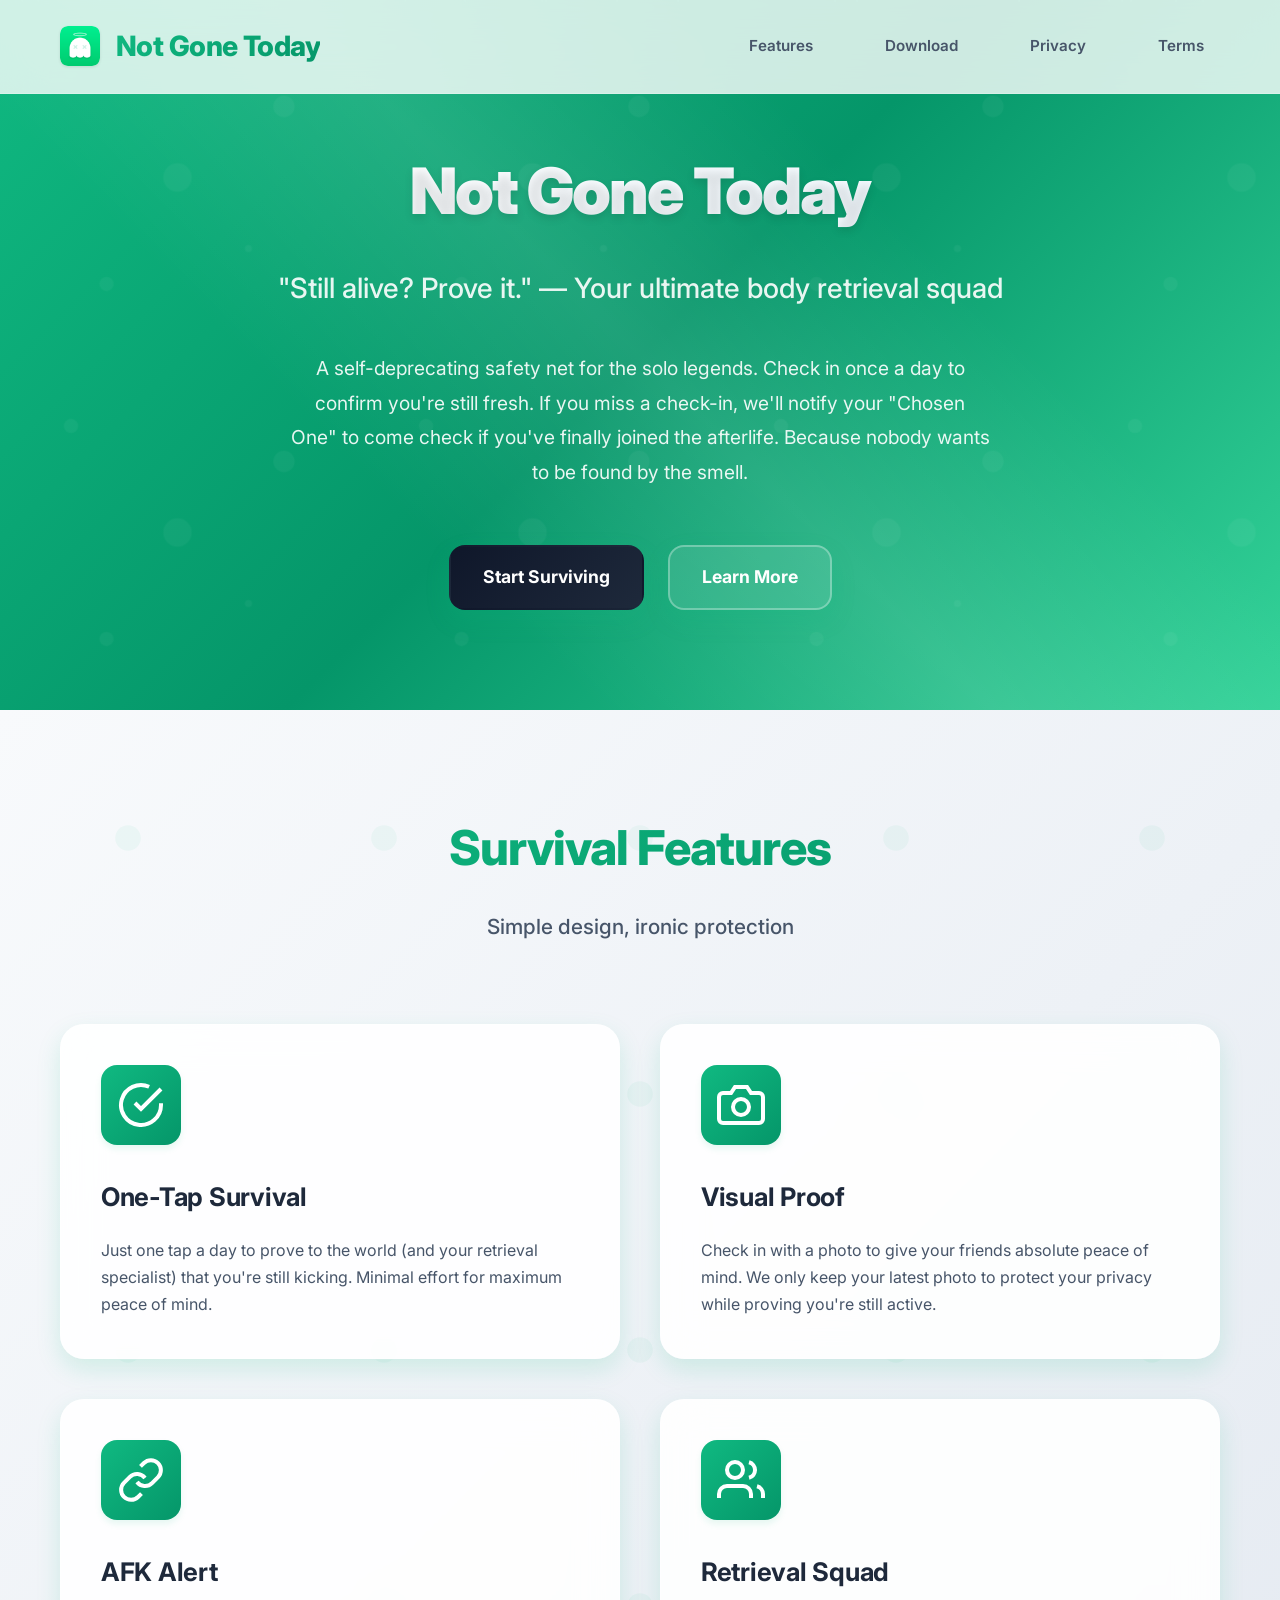
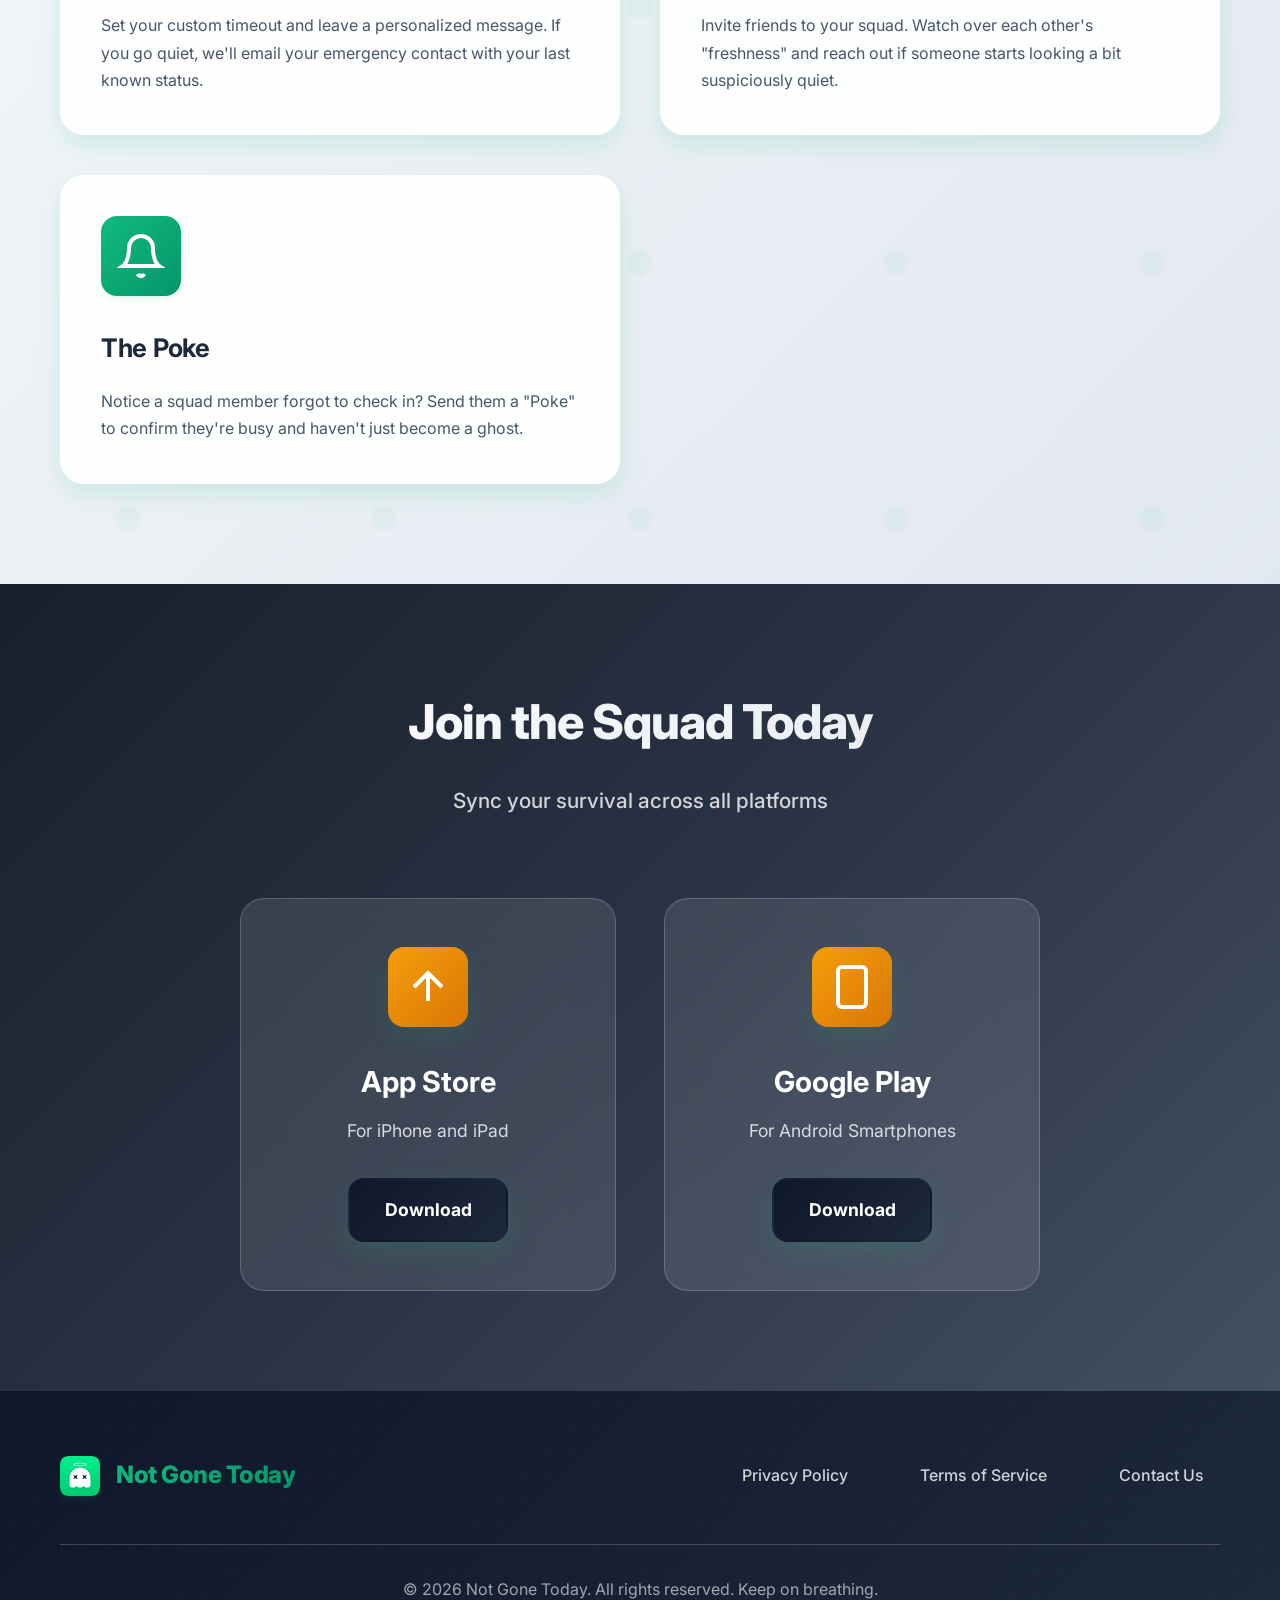
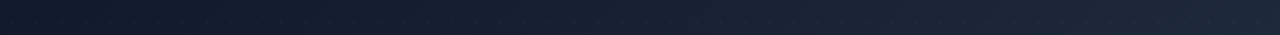
==== commit 8b7467df: "Rename website branding copy to Not Gone Today. Made-with: Cursor" ====
--- a/index.html
+++ b/index.html
@@ -3,9 +3,9 @@
 <head>
     <meta charset="UTF-8">
     <meta name="viewport" content="width=device-width, initial-scale=1.0">
-    <title>Are you dead? - Safety Check-in for Solo Living</title>
-    <meta name="description" content="Are you dead? is a dark humor safety check-in tool. If you stop checking in, we'll make sure someone finds you before you become a permanent part of the furniture.">
-    <meta name="keywords" content="solo living safety, dark humor, Are you dead, check-in, retrieval squad, afk in real life">
+    <title>Not Gone Today - Safety Check-in for Solo Living</title>
+    <meta name="description" content="Not Gone Today is a dark humor safety check-in tool. If you stop checking in, we'll make sure someone finds you before you become a permanent part of the furniture.">
+    <meta name="keywords" content="solo living safety, dark humor, Not Gone Today, check-in, retrieval squad, afk in real life">
     <link rel="preconnect" href="https://fonts.googleapis.com">
     <link rel="preconnect" href="https://fonts.gstatic.com" crossorigin>
     <link href="https://fonts.googleapis.com/css2?family=Inter:wght@400;500;600;700;800;900&display=swap" rel="stylesheet">
@@ -17,8 +17,8 @@
     <nav class="navbar">
         <div class="nav-container">
             <div class="nav-logo">
-                <img src="assets/icon/app_icon.png" alt="Are you dead?" class="logo-img">
-                <span class="logo-text">Are you dead?</span>
+                <img src="assets/icon/app_icon.png" alt="Not Gone Today" class="logo-img">
+                <span class="logo-text">Not Gone Today</span>
             </div>
             <div class="nav-menu">
                 <a href="#features" class="nav-link">Features</a>
@@ -32,7 +32,7 @@
     <!-- Hero Section -->
     <section class="hero">
         <div class="hero-container">
-            <h1 class="hero-title">Are you dead?</h1>
+            <h1 class="hero-title">Not Gone Today</h1>
             <p class="hero-subtitle">"Still alive? Prove it." — Your ultimate body retrieval squad</p>
             <p class="hero-description">
                 A self-deprecating safety net for the solo legends. Check in once a day to confirm you're still fresh. 
@@ -162,8 +162,8 @@
         <div class="container">
             <div class="footer-content">
                 <div class="footer-logo">
-                    <img src="assets/icon/app_icon.png" alt="Are you dead?" class="logo-img">
-                    <span class="logo-text">Are you dead?</span>
+                    <img src="assets/icon/app_icon.png" alt="Not Gone Today" class="logo-img">
+                    <span class="logo-text">Not Gone Today</span>
                 </div>
                 <div class="footer-links">
                     <a href="privacy.html">Privacy Policy</a>
@@ -172,7 +172,7 @@
                 </div>
             </div>
             <div class="footer-bottom">
-                <p>&copy; 2026 Are you dead?. All rights reserved. Keep on breathing.</p>
+                <p>&copy; 2026 Not Gone Today. All rights reserved. Keep on breathing.</p>
             </div>
         </div>
     </footer>
--- a/styles.css
+++ b/styles.css
@@ -6,7 +6,7 @@
 }
 
 :root {
-    /* Are you dead? 绿色主题配色 */
+    /* Not Gone Today 绿色主题配色 */
     --primary-color: #10B981;
     --primary-dark: #059669;
     --primary-light: #34D399;
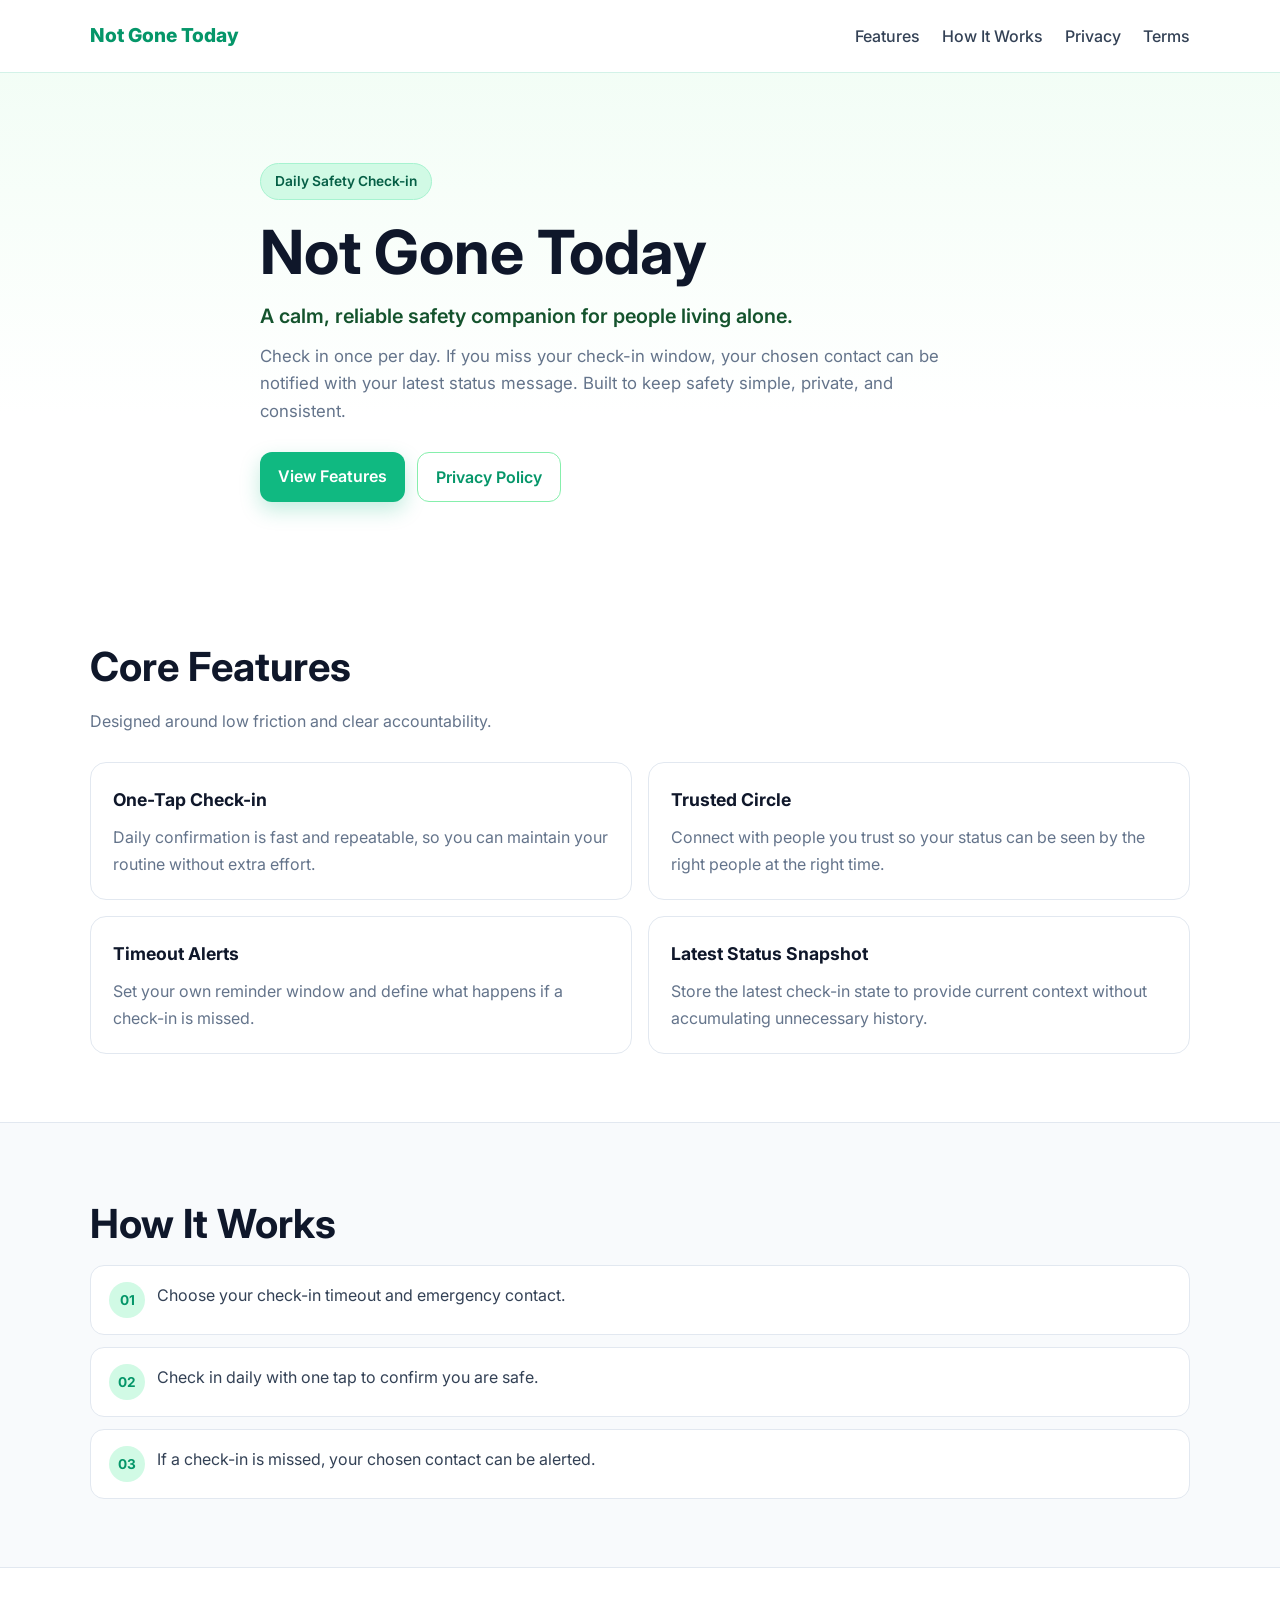
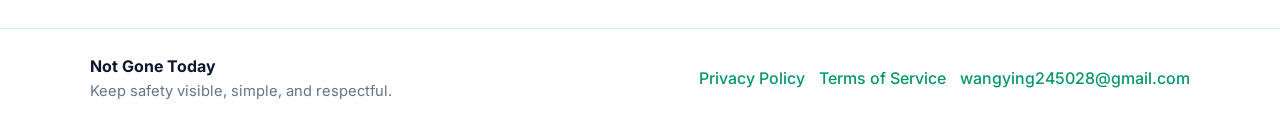
==== commit d23cacc7: "Redesign website with unified app-aligned visual style. Made-with: Cursor" ====
--- a/index.html
+++ b/index.html
@@ -4,175 +4,100 @@
     <meta charset="UTF-8">
     <meta name="viewport" content="width=device-width, initial-scale=1.0">
     <title>Not Gone Today - Safety Check-in for Solo Living</title>
-    <meta name="description" content="Not Gone Today is a dark humor safety check-in tool. If you stop checking in, we'll make sure someone finds you before you become a permanent part of the furniture.">
-    <meta name="keywords" content="solo living safety, dark humor, Not Gone Today, check-in, retrieval squad, afk in real life">
+    <meta name="description" content="Not Gone Today helps people living alone check in daily and keep trusted contacts informed if something feels wrong.">
+    <meta name="keywords" content="Not Gone Today, solo living safety, check-in, emergency contact, guardian circle">
     <link rel="preconnect" href="https://fonts.googleapis.com">
     <link rel="preconnect" href="https://fonts.gstatic.com" crossorigin>
-    <link href="https://fonts.googleapis.com/css2?family=Inter:wght@400;500;600;700;800;900&display=swap" rel="stylesheet">
+    <link href="https://fonts.googleapis.com/css2?family=Inter:wght@400;500;600;700;800&display=swap" rel="stylesheet">
     <link rel="stylesheet" href="styles.css">
-    <link rel="icon" type="image/png" href="assets/icon/app_icon.png">
 </head>
 <body>
-    <!-- Navbar -->
-    <nav class="navbar">
-        <div class="nav-container">
-            <div class="nav-logo">
-                <img src="assets/icon/app_icon.png" alt="Not Gone Today" class="logo-img">
-                <span class="logo-text">Not Gone Today</span>
-            </div>
-            <div class="nav-menu">
+    <header class="navbar">
+        <div class="container nav-container">
+            <a class="brand" href="index.html">Not Gone Today</a>
+            <button class="menu-toggle" type="button" aria-label="Toggle navigation" aria-expanded="false">Menu</button>
+            <nav class="nav-menu">
                 <a href="#features" class="nav-link">Features</a>
-                <a href="#download" class="nav-link">Download</a>
+                <a href="#how-it-works" class="nav-link">How It Works</a>
                 <a href="privacy.html" class="nav-link">Privacy</a>
                 <a href="terms.html" class="nav-link">Terms</a>
-            </div>
+            </nav>
         </div>
-    </nav>
+    </header>
 
-    <!-- Hero Section -->
-    <section class="hero">
-        <div class="hero-container">
-            <h1 class="hero-title">Not Gone Today</h1>
-            <p class="hero-subtitle">"Still alive? Prove it." — Your ultimate body retrieval squad</p>
-            <p class="hero-description">
-                A self-deprecating safety net for the solo legends. Check in once a day to confirm you're still fresh. 
-                If you miss a check-in, we'll notify your "Chosen One" to come check if you've finally joined the afterlife.
-                Because nobody wants to be found by the smell.
-            </p>
-            <div class="hero-buttons">
-                <a href="#download" class="btn btn-primary">Start Surviving</a>
-                <a href="#features" class="btn btn-secondary">Learn More</a>
-            </div>
-        </div>
-    </section>
-
-    <!-- Core Features -->
-    <section id="features" class="features">
-        <div class="container">
-            <h2 class="section-title">Survival Features</h2>
-            <p class="section-subtitle">Simple design, ironic protection</p>
-            
-            <div class="features-grid">
-                <div class="feature-card">
-                    <div class="feature-icon">
-                        <svg width="48" height="48" viewBox="0 0 24 24" fill="none" stroke="currentColor" stroke-width="2">
-                            <path d="M22 11.08V12a10 10 0 1 1-5.93-9.14"/>
-                            <polyline points="22 4 12 14.01 9 11.01"/>
-                        </svg>
-                    </div>
-                    <h3 class="feature-title">One-Tap Survival</h3>
-                    <p class="feature-description">
-                        Just one tap a day to prove to the world (and your retrieval specialist) that you're still kicking. Minimal effort for maximum peace of mind.
-                    </p>
-                </div>
-
-                <div class="feature-card">
-                    <div class="feature-icon">
-                        <svg width="48" height="48" viewBox="0 0 24 24" fill="none" stroke="currentColor" stroke-width="2">
-                            <path d="M23 19a2 2 0 0 1-2 2H3a2 2 0 0 1-2-2V8a2 2 0 0 1 2-2h4l2-3h6l2 3h4a2 2 0 0 1 2 2z"/>
-                            <circle cx="12" cy="13" r="4"/>
-                        </svg>
-                    </div>
-                    <h3 class="feature-title">Visual Proof</h3>
-                    <p class="feature-description">
-                        Check in with a photo to give your friends absolute peace of mind. We only keep your latest photo to protect your privacy while proving you're still active.
-                    </p>
-                </div>
-
-                <div class="feature-card">
-                    <div class="feature-icon">
-                        <svg width="48" height="48" viewBox="0 0 24 24" fill="none" stroke="currentColor" stroke-width="2">
-                            <path d="M10 13a5 5 0 0 0 7.54.54l3-3a5 5 0 0 0-7.07-7.07l-1.72 1.71"/>
-                            <path d="M14 11a5 5 0 0 0-7.54-.54l-3 3a5 5 0 0 0 7.07 7.07l1.71-1.71"/>
-                        </svg>
-                    </div>
-                    <h3 class="feature-title">AFK Alert</h3>
-                    <p class="feature-description">
-                        Set your custom timeout and leave a personalized message. If you go quiet, we'll email your emergency contact with your last known status.
-                    </p>
-                </div>
-
-                <div class="feature-card">
-                    <div class="feature-icon">
-                        <svg width="48" height="48" viewBox="0 0 24 24" fill="none" stroke="currentColor" stroke-width="2">
-                            <path d="M17 21v-2a4 4 0 0 0-4-4H5a4 4 0 0 0-4 4v2"/>
-                            <circle cx="9" cy="7" r="4"/>
-                            <path d="M23 21v-2a4 4 0 0 0-3-3.87"/>
-                            <path d="M16 3.13a4 4 0 0 1 0 7.75"/>
-                        </svg>
-                    </div>
-                    <h3 class="feature-title">Retrieval Squad</h3>
-                    <p class="feature-description">
-                        Invite friends to your squad. Watch over each other's "freshness" and reach out if someone starts looking a bit suspiciously quiet.
-                    </p>
-                </div>
-
-                <div class="feature-card">
-                    <div class="feature-icon">
-                        <svg width="48" height="48" viewBox="0 0 24 24" fill="none" stroke="currentColor" stroke-width="2">
-                            <path d="M18 8A6 6 0 0 0 6 8c0 7-3 9-3 9h18s-3-2-3-9"/>
-                            <path d="M13.73 21a2 2 0 0 1-3.46 0"/>
-                        </svg>
-                    </div>
-                    <h3 class="feature-title">The Poke</h3>
-                    <p class="feature-description">
-                        Notice a squad member forgot to check in? Send them a "Poke" to confirm they're busy and haven't just become a ghost.
-                    </p>
-                </div>
-
-            </div>
-        </div>
-    </section>
-
-    <!-- Download Section -->
-    <section id="download" class="download">
-        <div class="container">
-            <h2 class="section-title">Join the Squad Today</h2>
-            <p class="section-subtitle">Sync your survival across all platforms</p>
-            
-            <div class="download-grid">
-                <div class="download-card">
-                    <div class="download-icon">
-                        <svg width="48" height="48" viewBox="0 0 24 24" fill="none" stroke="currentColor" stroke-width="2">
-                            <path d="M12 19V5M5 12l7-7 7 7"/>
-                        </svg>
-                    </div>
-                    <h3>App Store</h3>
-                    <p>For iPhone and iPad</p>
-                    <a href="#" class="btn btn-primary">Download</a>
-                </div>
-
-                <div class="download-card">
-                    <div class="download-icon">
-                        <svg width="48" height="48" viewBox="0 0 24 24" fill="none" stroke="currentColor" stroke-width="2">
-                            <rect x="5" y="2" width="14" height="20" rx="2" ry="2"/>
-                            <line x1="12" y1="18" x2="12.01" y2="18"/>
-                        </svg>
-                    </div>
-                    <h3>Google Play</h3>
-                    <p>For Android Smartphones</p>
-                    <a href="#" class="btn btn-primary">Download</a>
+    <main>
+        <section class="hero">
+            <div class="container hero-content">
+                <span class="hero-badge">Daily Safety Check-in</span>
+                <h1>Not Gone Today</h1>
+                <p class="hero-lead">A calm, reliable safety companion for people living alone.</p>
+                <p class="hero-text">
+                    Check in once per day. If you miss your check-in window, your chosen contact can be notified with your latest status message.
+                    Built to keep safety simple, private, and consistent.
+                </p>
+                <div class="hero-actions">
+                    <a href="#features" class="btn btn-primary">View Features</a>
+                    <a href="privacy.html" class="btn btn-secondary">Privacy Policy</a>
                 </div>
             </div>
-        </div>
-    </section>
+        </section>
 
-    <!-- Footer -->
-    <footer class="footer">
-        <div class="container">
-            <div class="footer-content">
-                <div class="footer-logo">
-                    <img src="assets/icon/app_icon.png" alt="Not Gone Today" class="logo-img">
-                    <span class="logo-text">Not Gone Today</span>
-                </div>
-                <div class="footer-links">
-                    <a href="privacy.html">Privacy Policy</a>
-                    <a href="terms.html">Terms of Service</a>
-                    <a href="mailto:xiongsl2013@gmail.com">Contact Us</a>
+        <section id="features" class="section">
+            <div class="container">
+                <h2 class="section-title">Core Features</h2>
+                <p class="section-subtitle">Designed around low friction and clear accountability.</p>
+                <div class="feature-grid">
+                    <article class="card">
+                        <h3>One-Tap Check-in</h3>
+                        <p>Daily confirmation is fast and repeatable, so you can maintain your routine without extra effort.</p>
+                    </article>
+                    <article class="card">
+                        <h3>Trusted Circle</h3>
+                        <p>Connect with people you trust so your status can be seen by the right people at the right time.</p>
+                    </article>
+                    <article class="card">
+                        <h3>Timeout Alerts</h3>
+                        <p>Set your own reminder window and define what happens if a check-in is missed.</p>
+                    </article>
+                    <article class="card">
+                        <h3>Latest Status Snapshot</h3>
+                        <p>Store the latest check-in state to provide current context without accumulating unnecessary history.</p>
+                    </article>
                 </div>
             </div>
-            <div class="footer-bottom">
-                <p>&copy; 2026 Not Gone Today. All rights reserved. Keep on breathing.</p>
+        </section>
+
+        <section id="how-it-works" class="section section-muted">
+            <div class="container">
+                <h2 class="section-title">How It Works</h2>
+                <div class="steps">
+                    <div class="step">
+                        <span class="step-index">01</span>
+                        <p>Choose your check-in timeout and emergency contact.</p>
+                    </div>
+                    <div class="step">
+                        <span class="step-index">02</span>
+                        <p>Check in daily with one tap to confirm you are safe.</p>
+                    </div>
+                    <div class="step">
+                        <span class="step-index">03</span>
+                        <p>If a check-in is missed, your chosen contact can be alerted.</p>
+                    </div>
+                </div>
+            </div>
+        </section>
+    </main>
+
+    <footer class="footer">
+        <div class="container footer-content">
+            <div>
+                <p class="footer-brand">Not Gone Today</p>
+                <p class="footer-copy">Keep safety visible, simple, and respectful.</p>
+            </div>
+            <div class="footer-links">
+                <a href="privacy.html">Privacy Policy</a>
+                <a href="terms.html">Terms of Service</a>
+                <a href="mailto:wangying245028@gmail.com">wangying245028@gmail.com</a>
             </div>
         </div>
     </footer>
--- a/styles.css
+++ b/styles.css
@@ -1,887 +1,81 @@
-/* 全局样式重置 */
-* {
-    margin: 0;
-    padding: 0;
-    box-sizing: border-box;
+*{box-sizing:border-box;margin:0;padding:0}
+:root{
+  --p:#10b981;--pd:#059669;--ps:#d1fae5;--t:#334155;--ts:#64748b;--tb:#0f172a;
+  --bg:#fff;--bg2:#f8fafc;--bd:#e2e8f0;
+}
+html{scroll-behavior:smooth}
+body{font-family:"Inter",-apple-system,BlinkMacSystemFont,"Segoe UI",sans-serif;color:var(--t);background:linear-gradient(180deg,#f0fdf4 0%,#fff 24%);line-height:1.65}
+.container{width:min(1100px,92%);margin:0 auto}
+
+.navbar{position:sticky;top:0;z-index:20;background:rgba(255,255,255,.94);border-bottom:1px solid rgba(16,185,129,.18);backdrop-filter:blur(8px)}
+.navbar.scrolled{box-shadow:0 6px 20px rgba(15,23,42,.08)}
+.nav-container{min-height:72px;display:flex;align-items:center;justify-content:space-between;gap:24px}
+.brand{color:var(--pd);font-weight:800;font-size:1.2rem;text-decoration:none}
+.menu-toggle{display:none;border:1px solid var(--bd);background:var(--bg);color:var(--t);border-radius:10px;padding:8px 12px;font-weight:600}
+.nav-menu{display:flex;align-items:center;gap:22px}
+.nav-link{color:var(--t);text-decoration:none;font-weight:500}
+.nav-link:hover{color:var(--pd)}
+
+.hero{padding:90px 0 64px}
+.hero-content{max-width:760px}
+.hero-badge{display:inline-block;background:var(--ps);color:#065f46;border:1px solid #a7f3d0;border-radius:999px;padding:6px 14px;font-size:.86rem;font-weight:600;margin-bottom:18px}
+h1{font-size:clamp(2.2rem,6vw,3.8rem);line-height:1.12;color:var(--tb);margin-bottom:14px}
+.hero-lead{font-size:1.24rem;color:#14532d;margin-bottom:10px;font-weight:600}
+.hero-text{font-size:1.05rem;color:var(--ts);max-width:700px}
+.hero-actions{display:flex;gap:12px;margin-top:26px;flex-wrap:wrap}
+
+.btn{display:inline-block;text-decoration:none;border-radius:12px;padding:11px 18px;font-weight:600;transition:transform .2s ease,box-shadow .2s ease,background-color .2s ease}
+.btn:hover{transform:translateY(-1px)}
+.btn-primary{background:var(--p);color:#fff;box-shadow:0 8px 20px rgba(16,185,129,.25)}
+.btn-primary:hover{background:var(--pd)}
+.btn-secondary{background:#fff;color:var(--pd);border:1px solid #86efac}
+
+.section{padding:68px 0}
+.section-muted{background:var(--bg2);border-top:1px solid var(--bd);border-bottom:1px solid var(--bd)}
+.section-title{font-size:clamp(1.7rem,4vw,2.5rem);color:var(--tb);margin-bottom:8px}
+.section-subtitle{color:var(--ts);margin-bottom:28px}
+
+.feature-grid{display:grid;grid-template-columns:repeat(2,minmax(0,1fr));gap:16px}
+.card{background:var(--bg);border:1px solid var(--bd);border-radius:16px;padding:22px}
+.card h3{color:var(--tb);margin-bottom:10px;font-size:1.1rem}
+.card p{color:var(--ts)}
+
+.steps{display:grid;gap:12px}
+.step{border:1px solid var(--bd);background:#fff;border-radius:14px;padding:16px 18px;display:flex;gap:12px;align-items:flex-start}
+.step-index{min-width:36px;height:36px;border-radius:999px;display:inline-flex;align-items:center;justify-content:center;background:var(--ps);color:var(--pd);font-weight:700;font-size:.85rem}
+
+.policy-page{padding:36px 0 60px}
+.policy-header{margin-bottom:18px}
+.policy-header h1{font-size:clamp(1.9rem,4.5vw,2.9rem);margin-bottom:6px}
+.policy-header p{color:var(--ts)}
+.policy-content{background:#fff;border:1px solid var(--bd);border-radius:16px;padding:28px}
+.policy-section+.policy-section{margin-top:26px}
+.policy-section h2{font-size:1.25rem;color:var(--tb);margin-bottom:10px}
+.policy-section h3{font-size:1.05rem;margin:16px 0 8px;color:var(--tb)}
+.policy-section ul{margin:10px 0 0 18px}
+.policy-section li{margin-bottom:8px}
+.notice-box{margin-top:12px;border-radius:12px;border:1px solid #a7f3d0;background:#ecfdf5;padding:14px}
+.notice-box-warning{border-color:#fecaca;background:#fef2f2}
+.back-link{margin-top:24px;display:inline-block;color:var(--pd);text-decoration:none;font-weight:600}
+
+.footer{border-top:1px solid rgba(16,185,129,.22);background:#fff;margin-top:60px}
+.footer-simple{margin-top:32px}
+.footer-content{padding:24px 0;display:flex;align-items:center;justify-content:space-between;gap:16px}
+.footer-brand{font-weight:700;color:var(--tb)}
+.footer-copy{font-size:.92rem;color:var(--ts)}
+.footer-links{display:flex;gap:14px;flex-wrap:wrap}
+.footer-links a{color:var(--pd);text-decoration:none;font-weight:500}
+.footer-links a:hover{text-decoration:underline}
+
+@media (max-width:900px){
+  .menu-toggle{display:inline-flex}
+  .nav-menu{position:absolute;top:72px;left:0;right:0;background:#fff;border-bottom:1px solid var(--bd);padding:14px 4%;display:none;flex-direction:column;align-items:flex-start;gap:12px}
+  .nav-menu.is-open{display:flex}
+  .feature-grid{grid-template-columns:1fr}
 }
 
-:root {
-    /* Not Gone Today 绿色主题配色 */
-    --primary-color: #10B981;
-    --primary-dark: #059669;
-    --primary-light: #34D399;
-    --primary-gradient: linear-gradient(135deg, #10B981 0%, #059669 100%);
-    --secondary-gradient: linear-gradient(135deg, #34D399 0%, #10B981 100%);
-    --accent-gradient: linear-gradient(135deg, #F59E0B 0%, #D97706 100%);
-    --danger-gradient: linear-gradient(135deg, #EF4444 0%, #DC2626 100%);
-    --dark-gradient: linear-gradient(135deg, #0F172A 0%, #1E293B 100%);
-    --glass-bg: rgba(255, 255, 255, 0.1);
-    --glass-border: rgba(255, 255, 255, 0.2);
-    --text-primary: #1e293b;
-    --text-secondary: #475569;
-    --text-muted: #94a3b8;
-    --bg-primary: #ffffff;
-    --bg-secondary: #f8fafc;
-    --bg-dark: #0f172a;
-    --shadow-sm: 0 1px 3px rgba(0, 0, 0, 0.1);
-    --shadow-md: 0 4px 6px rgba(16, 185, 129, 0.1);
-    --shadow-lg: 0 10px 25px rgba(16, 185, 129, 0.15);
-    --shadow-xl: 0 20px 40px rgba(16, 185, 129, 0.2);
-    --border-radius: 16px;
-    --border-radius-sm: 8px;
-    --border-radius-lg: 24px;
+@media (max-width:640px){
+  .hero{padding:68px 0 44px}
+  .policy-content{padding:20px}
+  .footer-content{flex-direction:column;align-items:flex-start}
 }
-
-body {
-    font-family: 'Inter', -apple-system, BlinkMacSystemFont, 'Segoe UI', 'Roboto', 'Oxygen', 'Ubuntu', 'Cantarell', sans-serif;
-    line-height: 1.6;
-    color: var(--text-primary);
-    background: var(--bg-primary);
-    overflow-x: hidden;
-}
-
-.container {
-    max-width: 1200px;
-    margin: 0 auto;
-    padding: 0 20px;
-}
-
-/* 导航栏样式 */
-.navbar {
-    position: fixed;
-    top: 0;
-    left: 0;
-    right: 0;
-    background: rgba(255, 255, 255, 0.8);
-    backdrop-filter: blur(20px);
-    -webkit-backdrop-filter: blur(20px);
-    border-bottom: 1px solid rgba(255, 255, 255, 0.2);
-    z-index: 1000;
-    padding: 1.5rem 0;
-    transition: all 0.3s ease;
-}
-
-.navbar.scrolled {
-    background: rgba(255, 255, 255, 0.95);
-    box-shadow: var(--shadow-md);
-    padding: 1rem 0;
-}
-
-.nav-container {
-    max-width: 1200px;
-    margin: 0 auto;
-    padding: 0 20px;
-    display: flex;
-    justify-content: space-between;
-    align-items: center;
-}
-
-.nav-logo {
-    display: flex;
-    align-items: center;
-    gap: 16px;
-    transition: transform 0.3s ease;
-}
-
-.nav-logo:hover {
-    transform: scale(1.05);
-}
-
-.logo-img {
-    width: 40px;
-    height: 40px;
-    border-radius: var(--border-radius-sm);
-    box-shadow: var(--shadow-sm);
-    transition: all 0.3s ease;
-}
-
-.logo-img:hover {
-    box-shadow: var(--shadow-md);
-    transform: rotate(5deg);
-}
-
-.logo-text {
-    font-size: 1.75rem;
-    font-weight: 800;
-    background: var(--primary-gradient);
-    -webkit-background-clip: text;
-    -webkit-text-fill-color: transparent;
-    background-clip: text;
-    letter-spacing: -0.02em;
-}
-
-.nav-menu {
-    display: flex;
-    gap: 2.5rem;
-    align-items: center;
-}
-
-.nav-link {
-    text-decoration: none;
-    color: var(--text-secondary);
-    font-weight: 600;
-    font-size: 0.95rem;
-    position: relative;
-    transition: all 0.3s ease;
-    padding: 0.5rem 1rem;
-    border-radius: var(--border-radius-sm);
-}
-
-.nav-link:hover {
-    color: var(--primary-color);
-    background: rgba(16, 185, 129, 0.1);
-    transform: translateY(-2px);
-}
-
-.nav-link::after {
-    content: '';
-    position: absolute;
-    bottom: -2px;
-    left: 50%;
-    width: 0;
-    height: 2px;
-    background: var(--primary-gradient);
-    transition: all 0.3s ease;
-    transform: translateX(-50%);
-}
-
-.nav-link:hover::after {
-    width: 80%;
-}
-
-/* 英雄区域样式 */
-.hero {
-    padding: 140px 0 100px;
-    text-align: center;
-    background: linear-gradient(135deg, #10B981 0%, #059669 50%, #34D399 100%);
-    color: white;
-    position: relative;
-    overflow: hidden;
-}
-
-.hero::before {
-    content: '';
-    position: absolute;
-    top: 0;
-    left: 0;
-    right: 0;
-    bottom: 0;
-    background: url('data:image/svg+xml,<svg xmlns="http://www.w3.org/2000/svg" viewBox="0 0 100 100"><defs><pattern id="ai-pattern" width="50" height="50" patternUnits="userSpaceOnUse"><circle cx="25" cy="25" r="2" fill="rgba(255,255,255,0.1)"/><circle cx="10" cy="10" r="1" fill="rgba(255,255,255,0.1)"/><circle cx="40" cy="15" r="1.5" fill="rgba(255,255,255,0.1)"/><circle cx="15" cy="40" r="1" fill="rgba(255,255,255,0.1)"/><circle cx="35" cy="35" r="0.5" fill="rgba(255,255,255,0.1)"/></pattern></defs><rect width="100" height="100" fill="url(%23ai-pattern)"/></svg>');
-    opacity: 0.4;
-    animation: neuralNetwork 15s ease-in-out infinite;
-}
-
-.hero::after {
-    content: '';
-    position: absolute;
-    top: 0;
-    left: 0;
-    right: 0;
-    bottom: 0;
-    background: linear-gradient(45deg, transparent 30%, rgba(255, 255, 255, 0.1) 50%, transparent 70%);
-    animation: dataFlow 8s ease-in-out infinite;
-    pointer-events: none;
-}
-
-@keyframes float {
-    0%, 100% { transform: translateY(0px) rotate(0deg); }
-    50% { transform: translateY(-20px) rotate(1deg); }
-}
-
-.hero-container {
-    max-width: 900px;
-    margin: 0 auto;
-    padding: 0 20px;
-    position: relative;
-    z-index: 2;
-}
-
-.hero-title {
-    font-size: 4rem;
-    font-weight: 900;
-    margin-bottom: 1.5rem;
-    letter-spacing: -0.03em;
-    background: linear-gradient(135deg, #ffffff 0%, #f0f9ff 100%);
-    -webkit-background-clip: text;
-    -webkit-text-fill-color: transparent;
-    background-clip: text;
-    text-shadow: 0 4px 8px rgba(0, 0, 0, 0.1);
-    animation: fadeInUp 1s ease-out;
-}
-
-.hero-subtitle {
-    font-size: 1.75rem;
-    font-weight: 500;
-    margin-bottom: 2.5rem;
-    opacity: 0.95;
-    color: rgba(255, 255, 255, 0.9);
-    animation: fadeInUp 1s ease-out 0.2s both;
-}
-
-.hero-description {
-    font-size: 1.2rem;
-    line-height: 1.8;
-    margin-bottom: 3.5rem;
-    opacity: 0.85;
-    max-width: 700px;
-    margin-left: auto;
-    margin-right: auto;
-    color: rgba(255, 255, 255, 0.9);
-    animation: fadeInUp 1s ease-out 0.4s both;
-}
-
-.hero-buttons {
-    display: flex;
-    gap: 1.5rem;
-    justify-content: center;
-    flex-wrap: wrap;
-    animation: fadeInUp 1s ease-out 0.6s both;
-}
-
-/* 按钮样式 */
-.btn {
-    display: inline-flex;
-    align-items: center;
-    justify-content: center;
-    padding: 16px 32px;
-    border-radius: var(--border-radius);
-    text-decoration: none;
-    font-weight: 700;
-    font-size: 1.1rem;
-    transition: all 0.4s cubic-bezier(0.4, 0, 0.2, 1);
-    border: none;
-    cursor: pointer;
-    position: relative;
-    overflow: hidden;
-    min-width: 160px;
-    box-shadow: var(--shadow-lg);
-}
-
-.btn::before {
-    content: '';
-    position: absolute;
-    top: 0;
-    left: -100%;
-    width: 100%;
-    height: 100%;
-    background: linear-gradient(90deg, transparent, rgba(255, 255, 255, 0.3), transparent);
-    transition: left 0.6s ease;
-}
-
-.btn::after {
-    content: '';
-    position: absolute;
-    top: 0;
-    left: 0;
-    right: 0;
-    bottom: 0;
-    background: linear-gradient(135deg, rgba(16, 185, 129, 0.1), rgba(52, 211, 153, 0.1));
-    opacity: 0;
-    transition: opacity 0.3s ease;
-    border-radius: var(--border-radius);
-}
-
-.btn:hover::before {
-    left: 100%;
-}
-
-.btn:hover::after {
-    opacity: 1;
-}
-
-.btn-primary {
-    background: var(--dark-gradient);
-    color: white;
-    border: 2px solid transparent;
-}
-
-.btn-primary:hover {
-    transform: translateY(-4px) scale(1.02);
-    box-shadow: var(--shadow-xl);
-    background: linear-gradient(135deg, #065F46 0%, #064E3B 100%);
-}
-
-.btn-secondary {
-    background: rgba(255, 255, 255, 0.1);
-    color: white;
-    border: 2px solid rgba(255, 255, 255, 0.3);
-    backdrop-filter: blur(10px);
-}
-
-.btn-secondary:hover {
-    background: rgba(255, 255, 255, 0.2);
-    border-color: rgba(255, 255, 255, 0.6);
-    transform: translateY(-4px) scale(1.02);
-    box-shadow: var(--shadow-xl);
-}
-
-/* 功能特性区域 */
-.features {
-    padding: 100px 0;
-    background: linear-gradient(135deg, #f8fafc 0%, #e2e8f0 100%);
-    position: relative;
-}
-
-.features::before {
-    content: '';
-    position: absolute;
-    top: 0;
-    left: 0;
-    right: 0;
-    bottom: 0;
-    background: url('data:image/svg+xml,<svg xmlns="http://www.w3.org/2000/svg" viewBox="0 0 100 100"><defs><pattern id="dots" width="20" height="20" patternUnits="userSpaceOnUse"><circle cx="10" cy="10" r="1" fill="rgba(16,185,129,0.1)"/></pattern></defs><rect width="100" height="100" fill="url(%23dots)"/></svg>');
-    opacity: 0.5;
-}
-
-.section-title {
-    font-size: 3rem;
-    font-weight: 800;
-    text-align: center;
-    margin-bottom: 1.5rem;
-    background: var(--primary-gradient);
-    -webkit-background-clip: text;
-    -webkit-text-fill-color: transparent;
-    background-clip: text;
-    letter-spacing: -0.02em;
-    position: relative;
-    z-index: 2;
-}
-
-.section-subtitle {
-    font-size: 1.3rem;
-    text-align: center;
-    color: var(--text-secondary);
-    margin-bottom: 5rem;
-    font-weight: 500;
-    position: relative;
-    z-index: 2;
-}
-
-.features-grid {
-    display: grid;
-    grid-template-columns: repeat(auto-fit, minmax(380px, 1fr));
-    gap: 2.5rem;
-    margin-top: 4rem;
-    position: relative;
-    z-index: 2;
-}
-
-.feature-card {
-    background: rgba(255, 255, 255, 0.9);
-    backdrop-filter: blur(20px);
-    padding: 2.5rem;
-    border-radius: var(--border-radius-lg);
-    box-shadow: var(--shadow-lg);
-    transition: all 0.4s cubic-bezier(0.4, 0, 0.2, 1);
-    border: 1px solid rgba(255, 255, 255, 0.2);
-    position: relative;
-    overflow: hidden;
-}
-
-.feature-card::before {
-    content: '';
-    position: absolute;
-    top: 0;
-    left: 0;
-    right: 0;
-    height: 4px;
-    background: var(--primary-gradient);
-    transform: scaleX(0);
-    transition: transform 0.4s ease;
-}
-
-.feature-card:hover::before {
-    transform: scaleX(1);
-}
-
-.feature-card:hover {
-    transform: translateY(-8px) scale(1.02);
-    box-shadow: var(--shadow-xl);
-    background: rgba(255, 255, 255, 0.95);
-}
-
-.feature-icon {
-    width: 80px;
-    height: 80px;
-    background: var(--primary-gradient);
-    border-radius: var(--border-radius);
-    display: flex;
-    align-items: center;
-    justify-content: center;
-    margin-bottom: 2rem;
-    color: white;
-    box-shadow: var(--shadow-md);
-    transition: all 0.3s ease;
-    position: relative;
-    overflow: hidden;
-}
-
-.feature-icon::before {
-    content: '';
-    position: absolute;
-    top: -50%;
-    left: -50%;
-    width: 200%;
-    height: 200%;
-    background: linear-gradient(45deg, transparent, rgba(255, 255, 255, 0.1), transparent);
-    transform: rotate(45deg);
-    transition: all 0.6s ease;
-    opacity: 0;
-}
-
-.feature-icon::after {
-    content: '';
-    position: absolute;
-    top: 0;
-    left: 0;
-    right: 0;
-    bottom: 0;
-    border-radius: var(--border-radius);
-    background: linear-gradient(135deg, rgba(102, 126, 234, 0.2), rgba(240, 147, 251, 0.2));
-    opacity: 0;
-    transition: opacity 0.3s ease;
-}
-
-.feature-card:hover .feature-icon::before {
-    opacity: 1;
-    transform: rotate(45deg) translate(100%, 100%);
-}
-
-.feature-card:hover .feature-icon::after {
-    opacity: 1;
-}
-
-.feature-card:hover .feature-icon {
-    transform: scale(1.1) rotate(5deg);
-    box-shadow: 0 0 30px rgba(102, 126, 234, 0.4), var(--shadow-lg);
-    animation: aiGlow 2s ease-in-out infinite;
-}
-
-.feature-title {
-    font-size: 1.6rem;
-    font-weight: 700;
-    margin-bottom: 1.2rem;
-    color: var(--text-primary);
-    letter-spacing: -0.01em;
-}
-
-.feature-description {
-    color: var(--text-secondary);
-    line-height: 1.7;
-    font-size: 1rem;
-}
-
-/* 下载区域 */
-.download {
-    padding: 100px 0;
-    background: var(--bg-dark);
-    color: white;
-    position: relative;
-    overflow: hidden;
-}
-
-.download::before {
-    content: '';
-    position: absolute;
-    top: 0;
-    left: 0;
-    right: 0;
-    bottom: 0;
-    background: linear-gradient(135deg, #1a202c 0%, #2d3748 50%, #4a5568 100%);
-    opacity: 0.9;
-}
-
-.download .section-title {
-    color: white;
-    background: linear-gradient(135deg, #ffffff 0%, #e2e8f0 100%);
-    -webkit-background-clip: text;
-    -webkit-text-fill-color: transparent;
-    background-clip: text;
-}
-
-.download .section-subtitle {
-    color: rgba(255, 255, 255, 0.8);
-}
-
-.download-grid {
-    display: grid;
-    grid-template-columns: repeat(auto-fit, minmax(300px, 1fr));
-    gap: 3rem;
-    margin-top: 4rem;
-    max-width: 800px;
-    margin-left: auto;
-    margin-right: auto;
-    position: relative;
-    z-index: 2;
-}
-
-.download-card {
-    background: rgba(255, 255, 255, 0.1);
-    backdrop-filter: blur(20px);
-    padding: 3rem 2rem;
-    border-radius: var(--border-radius-lg);
-    text-align: center;
-    border: 1px solid rgba(255, 255, 255, 0.2);
-    transition: all 0.4s cubic-bezier(0.4, 0, 0.2, 1);
-    position: relative;
-    overflow: hidden;
-}
-
-.download-card::before {
-    content: '';
-    position: absolute;
-    top: 0;
-    left: 0;
-    right: 0;
-    bottom: 0;
-    background: var(--accent-gradient);
-    opacity: 0;
-    transition: opacity 0.4s ease;
-}
-
-.download-card:hover::before {
-    opacity: 0.1;
-}
-
-.download-card:hover {
-    transform: translateY(-8px) scale(1.05);
-    box-shadow: 0 25px 50px rgba(0, 0, 0, 0.3);
-    background: rgba(255, 255, 255, 0.15);
-    border-color: rgba(255, 255, 255, 0.3);
-}
-
-.download-icon {
-    width: 80px;
-    height: 80px;
-    background: var(--accent-gradient);
-    border-radius: var(--border-radius);
-    display: flex;
-    align-items: center;
-    justify-content: center;
-    margin: 0 auto 2rem;
-    color: white;
-    box-shadow: var(--shadow-lg);
-    transition: all 0.3s ease;
-    position: relative;
-    z-index: 2;
-}
-
-.download-card:hover .download-icon {
-    transform: scale(1.1) rotate(10deg);
-    box-shadow: 0 0 40px rgba(79, 172, 254, 0.5), var(--shadow-xl);
-    animation: aiGlow 3s ease-in-out infinite;
-}
-
-.download-card h3 {
-    font-size: 1.8rem;
-    font-weight: 700;
-    margin-bottom: 0.8rem;
-    color: white;
-    position: relative;
-    z-index: 2;
-}
-
-.download-card p {
-    color: rgba(255, 255, 255, 0.8);
-    margin-bottom: 2rem;
-    font-size: 1.1rem;
-    position: relative;
-    z-index: 2;
-}
-
-/* 页脚样式 */
-.footer {
-    background: var(--dark-gradient);
-    color: white;
-    padding: 4rem 0 2rem;
-    position: relative;
-    overflow: hidden;
-}
-
-.footer::before {
-    content: '';
-    position: absolute;
-    top: 0;
-    left: 0;
-    right: 0;
-    bottom: 0;
-    background: url('data:image/svg+xml,<svg xmlns="http://www.w3.org/2000/svg" viewBox="0 0 100 100"><defs><pattern id="footer-dots" width="10" height="10" patternUnits="userSpaceOnUse"><circle cx="5" cy="5" r="0.5" fill="rgba(255,255,255,0.1)"/></pattern></defs><rect width="100" height="100" fill="url(%23footer-dots)"/></svg>');
-    opacity: 0.3;
-}
-
-.footer-content {
-    display: flex;
-    justify-content: space-between;
-    align-items: center;
-    margin-bottom: 3rem;
-    position: relative;
-    z-index: 2;
-}
-
-.footer-logo {
-    display: flex;
-    align-items: center;
-    gap: 16px;
-}
-
-.footer-logo .logo-text {
-    color: white;
-    font-size: 1.5rem;
-    font-weight: 800;
-}
-
-.footer-logo .logo-img {
-    width: 40px;
-    height: 40px;
-    border-radius: var(--border-radius-sm);
-    box-shadow: var(--shadow-md);
-}
-
-.footer-links {
-    display: flex;
-    gap: 2.5rem;
-}
-
-.footer-links a {
-    color: rgba(255, 255, 255, 0.8);
-    text-decoration: none;
-    font-weight: 500;
-    transition: all 0.3s ease;
-    padding: 0.5rem 1rem;
-    border-radius: var(--border-radius-sm);
-}
-
-.footer-links a:hover {
-    color: white;
-    background: rgba(255, 255, 255, 0.1);
-    transform: translateY(-2px);
-}
-
-.footer-bottom {
-    text-align: center;
-    padding-top: 2rem;
-    border-top: 1px solid rgba(255, 255, 255, 0.2);
-    color: rgba(255, 255, 255, 0.6);
-    position: relative;
-    z-index: 2;
-}
-
-/* 响应式设计 */
-@media (max-width: 768px) {
-    .nav-menu {
-        display: none;
-    }
-    
-    .hero-title {
-        font-size: 2.5rem;
-    }
-    
-    .hero-subtitle {
-        font-size: 1.2rem;
-    }
-    
-    .hero-buttons {
-        flex-direction: column;
-        align-items: center;
-    }
-    
-    .features-grid {
-        grid-template-columns: 1fr;
-    }
-    
-    .download-grid {
-        grid-template-columns: repeat(auto-fit, minmax(200px, 1fr));
-    }
-    
-    .footer-content {
-        flex-direction: column;
-        gap: 1rem;
-        text-align: center;
-    }
-    
-    .footer-links {
-        flex-wrap: wrap;
-        justify-content: center;
-    }
-}
-
-@media (max-width: 480px) {
-    .hero {
-        padding: 100px 0 60px;
-    }
-    
-    .hero-title {
-        font-size: 2rem;
-    }
-    
-    .section-title {
-        font-size: 2rem;
-    }
-    
-    .feature-card,
-    .download-card {
-        padding: 1.5rem;
-    }
-}
-
-/* 平滑滚动 */
-html {
-    scroll-behavior: smooth;
-}
-
-/* 加载动画 */
-@keyframes fadeInUp {
-    from {
-        opacity: 0;
-        transform: translateY(30px);
-    }
-    to {
-        opacity: 1;
-        transform: translateY(0);
-    }
-}
-
-@keyframes slideInLeft {
-    from {
-        opacity: 0;
-        transform: translateX(-50px);
-    }
-    to {
-        opacity: 1;
-        transform: translateX(0);
-    }
-}
-
-@keyframes slideInRight {
-    from {
-        opacity: 0;
-        transform: translateX(50px);
-    }
-    to {
-        opacity: 1;
-        transform: translateX(0);
-    }
-}
-
-@keyframes pulse {
-    0%, 100% {
-        transform: scale(1);
-    }
-    50% {
-        transform: scale(1.05);
-    }
-}
-
-@keyframes aiGlow {
-    0%, 100% {
-        box-shadow: 0 0 20px rgba(16, 185, 129, 0.3);
-    }
-    50% {
-        box-shadow: 0 0 40px rgba(16, 185, 129, 0.6), 0 0 60px rgba(52, 211, 153, 0.3);
-    }
-}
-
-@keyframes neuralNetwork {
-    0% {
-        transform: translateY(0px) rotate(0deg);
-        opacity: 0.3;
-    }
-    25% {
-        transform: translateY(-10px) rotate(90deg);
-        opacity: 0.6;
-    }
-    50% {
-        transform: translateY(-20px) rotate(180deg);
-        opacity: 0.9;
-    }
-    75% {
-        transform: translateY(-10px) rotate(270deg);
-        opacity: 0.6;
-    }
-    100% {
-        transform: translateY(0px) rotate(360deg);
-        opacity: 0.3;
-    }
-}
-
-@keyframes dataFlow {
-    0% {
-        transform: translateX(-100%);
-        opacity: 0;
-    }
-    50% {
-        opacity: 1;
-    }
-    100% {
-        transform: translateX(100%);
-        opacity: 0;
-    }
-}
-
-@keyframes matrixRain {
-    0% {
-        transform: translateY(-100vh);
-        opacity: 0;
-    }
-    10% {
-        opacity: 1;
-    }
-    90% {
-        opacity: 1;
-    }
-    100% {
-        transform: translateY(100vh);
-        opacity: 0;
-    }
-}
-
-@keyframes hologram {
-    0%, 100% {
-        opacity: 0.8;
-        transform: scale(1);
-    }
-    50% {
-        opacity: 1;
-        transform: scale(1.02);
-    }
-}
-
-@keyframes circuitPulse {
-    0%, 100% {
-        stroke-dashoffset: 0;
-    }
-    50% {
-        stroke-dashoffset: 20;
-    }
-}
-
-.feature-card,
-.download-card {
-    animation: fadeInUp 0.8s ease-out;
-}
-
-.nav-logo {
-    animation: slideInLeft 0.8s ease-out;
-}
-
-.nav-menu {
-    animation: slideInRight 0.8s ease-out;
-}
-
-/* 滚动条样式 */
-::-webkit-scrollbar {
-    width: 8px;
-}
-
-::-webkit-scrollbar-track {
-    background: #f1f1f1;
-}
-
-::-webkit-scrollbar-thumb {
-    background: #c1c1c1;
-    border-radius: 4px;
-}
-
-::-webkit-scrollbar-thumb:hover {
-    background: #a8a8a8;
-}
